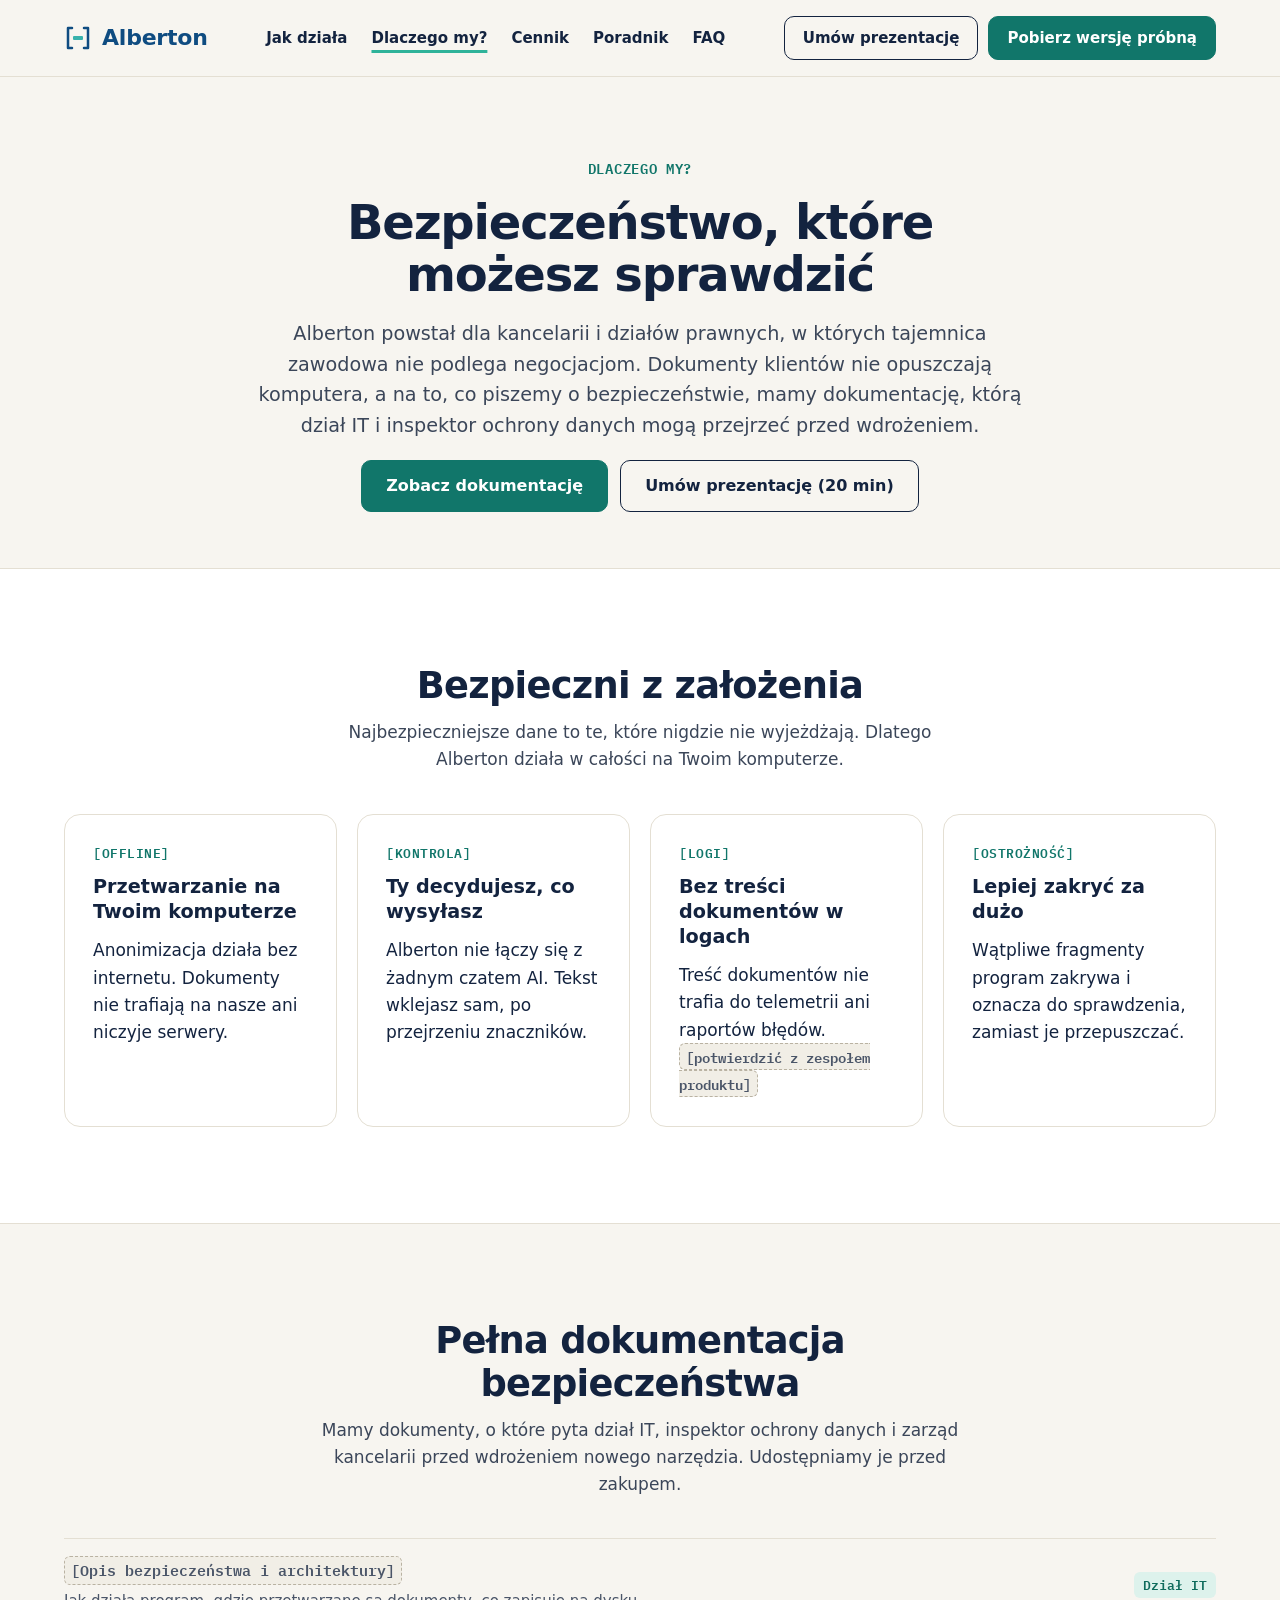
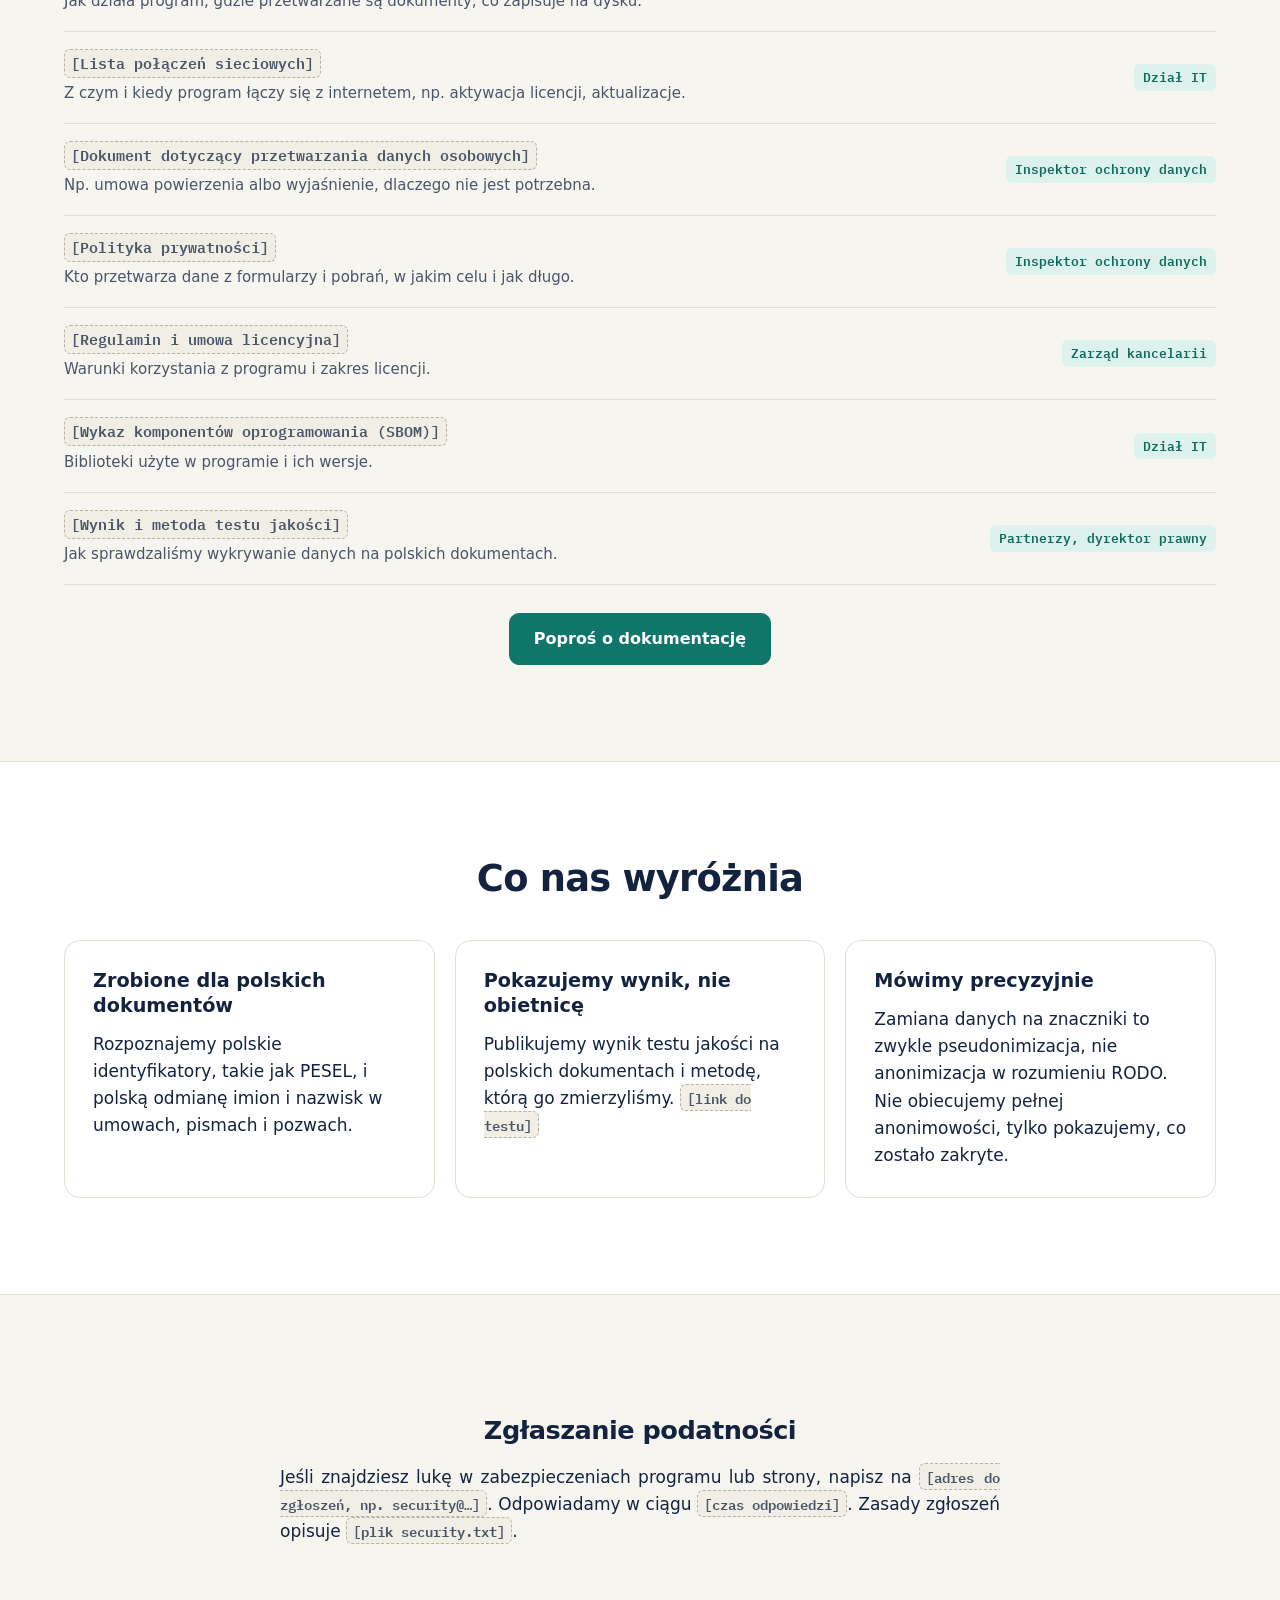
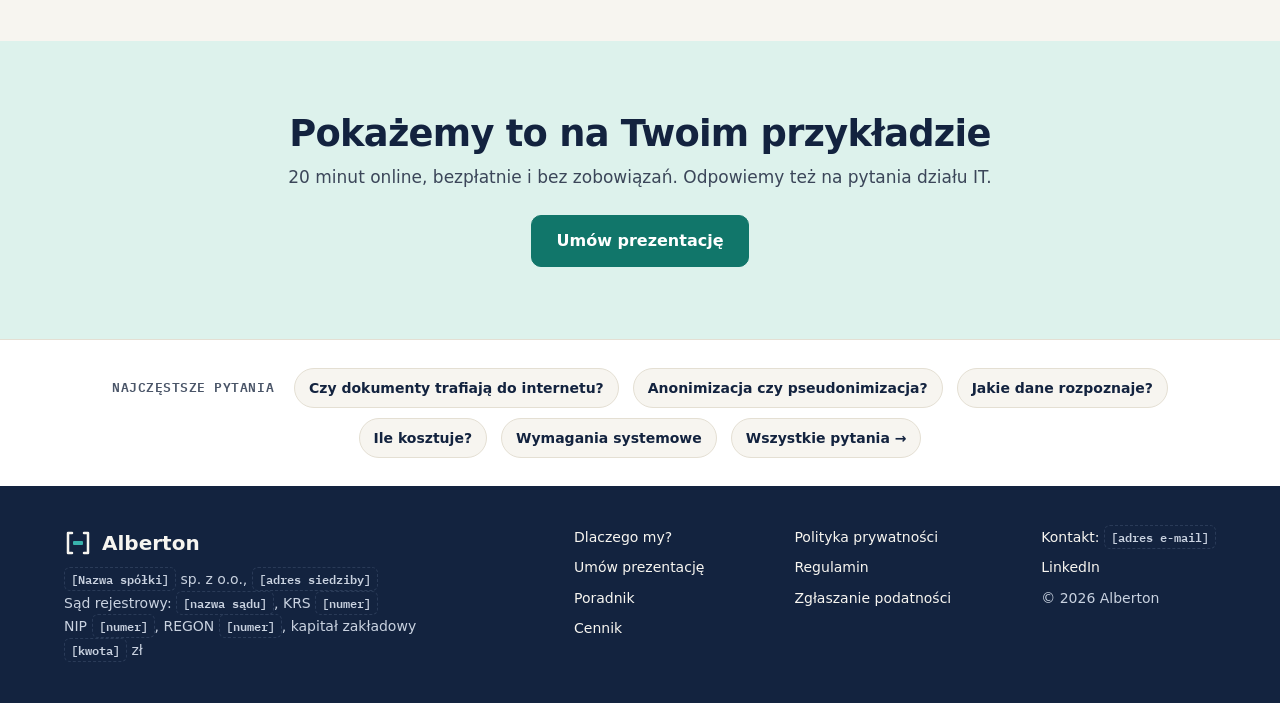
==== dlaczego-my/index.html @ 737182d7 "Propozycja wersji 3: zakładki Dlaczego my?, Prezentacja, Poradnik Zmiany wg audytu z 16.11.2026: prz" ====
<!doctype html>
<html lang="pl">
<head>
<meta charset="utf-8">
<meta name="viewport" content="width=device-width, initial-scale=1">
<title>Dlaczego Alberton? Bezpieczeństwo i dokumentacja</title>
<meta name="description" content="Alberton działa offline, a dokumenty klientów nie opuszczają komputera. Zobacz dokumentację bezpieczeństwa dla działu IT i inspektora ochrony danych.">
<meta name="theme-color" content="#13233F">
<link rel="canonical" href="https://alberton.pl/dlaczego-my/">
<link rel="icon" href="/favicon.svg" type="image/svg+xml">
<link rel="apple-touch-icon" href="/assets/apple-touch-icon.png">

<meta property="og:type" content="website">
<meta property="og:locale" content="pl_PL">
<meta property="og:site_name" content="Alberton">
<meta property="og:url" content="https://alberton.pl/dlaczego-my/">
<meta property="og:title" content="Dlaczego Alberton? Bezpieczeństwo i dokumentacja">
<meta property="og:description" content="Alberton działa offline, a dokumenty klientów nie opuszczają komputera. Zobacz dokumentację bezpieczeństwa dla działu IT i inspektora ochrony danych.">
<meta property="og:image" content="https://alberton.pl/assets/og-image.png">
<meta property="og:image:width" content="1200">
<meta property="og:image:height" content="630">
<meta property="og:image:alt" content="Alberton — wklejaj umowy do AI bez danych klientów">
<meta name="twitter:card" content="summary_large_image">

<link rel="preload" href="/assets/fonts/manrope-latin-800-normal.woff2" as="font" type="font/woff2" crossorigin>
<link rel="preload" href="/assets/fonts/inter-latin-400-normal.woff2" as="font" type="font/woff2" crossorigin>
<link rel="stylesheet" href="/assets/styles.css">
</head>
<body>
<a class="skip-link" href="#tresc">Przejdź do treści</a>

<header class="site-header">
  <div class="wrap">
    <a class="logo" href="/" aria-label="Alberton — strona główna">
      <svg width="28" height="28" viewBox="0 0 28 28" fill="none" aria-hidden="true"><path d="M8 4H4V24H8" stroke="#0F4C81" stroke-width="2.5" stroke-linecap="round" stroke-linejoin="round"/><path d="M20 4H24V24H20" stroke="#0F4C81" stroke-width="2.5" stroke-linecap="round" stroke-linejoin="round"/><rect x="9" y="12" width="10" height="4" rx="1" fill="#38B2AC"/></svg>
      <span>Alberton</span>
    </a>
    <nav class="main-nav" aria-label="Główna nawigacja">
      <a class="nav-link" href="/#jak-dziala">Jak działa</a>
      <a class="nav-link" href="/dlaczego-my/" aria-current="page">Dlaczego my?</a>
      <a class="nav-link" href="/#cennik">Cennik</a>
      <a class="nav-link" href="/poradnik/">Poradnik</a>
      <a class="nav-link" href="/#faq">FAQ</a>
    </nav>
    <div class="nav-actions">
      <a class="btn btn-outline btn-sm" href="/prezentacja/">Umów prezentację</a>
      <a class="btn btn-primary btn-sm" href="#">Pobierz wersję próbną</a>
    </div>
  </div>
</header>

<main id="tresc">

  <section class="wrap page-head" aria-labelledby="why-title">
    <p class="eyebrow">Dlaczego my?</p>
    <h1 id="why-title">Bezpieczeństwo, które możesz sprawdzić</h1>
    <p class="lead">Alberton powstał dla kancelarii i działów prawnych, w których tajemnica zawodowa nie podlega negocjacjom. Dokumenty klientów nie opuszczają komputera, a na to, co piszemy o bezpieczeństwie, mamy dokumentację, którą dział IT i inspektor ochrony danych mogą przejrzeć przed wdrożeniem.</p>
    <div class="actions" style="justify-content:center">
      <a class="btn btn-primary" href="#dokumentacja">Zobacz dokumentację</a>
      <a class="btn btn-outline" href="/prezentacja/">Umów prezentację (20 min)</a>
    </div>
  </section>

  <section class="band" aria-labelledby="safe-title">
    <div class="wrap section">
      <div class="section-head">
        <h2 id="safe-title" class="h2">Bezpieczni z założenia</h2>
        <p class="muted">Najbezpieczniejsze dane to te, które nigdzie nie wyjeżdżają. Dlatego Alberton działa w całości na Twoim komputerze.</p>
      </div>
      <div class="grid">
        <div class="card"><span class="meta">[OFFLINE]</span><h3>Przetwarzanie na Twoim komputerze</h3><p>Anonimizacja działa bez internetu. Dokumenty nie trafiają na nasze ani niczyje serwery.</p></div>
        <div class="card"><span class="meta">[KONTROLA]</span><h3>Ty decydujesz, co wysyłasz</h3><p>Alberton nie łączy się z żadnym czatem AI. Tekst wklejasz sam, po przejrzeniu znaczników.</p></div>
        <div class="card"><span class="meta">[LOGI]</span><h3>Bez treści dokumentów w logach</h3><p>Treść dokumentów nie trafia do telemetrii ani raportów błędów. <span class="ph">[potwierdzić z zespołem produktu]</span></p></div>
        <div class="card"><span class="meta">[OSTROŻNOŚĆ]</span><h3>Lepiej zakryć za dużo</h3><p>Wątpliwe fragmenty program zakrywa i oznacza do sprawdzenia, zamiast je przepuszczać.</p></div>
      </div>
    </div>
  </section>

  <section id="dokumentacja" class="wrap section" aria-labelledby="docs-title">
    <div class="section-head">
      <h2 id="docs-title" class="h2">Pełna dokumentacja bezpieczeństwa</h2>
      <p class="muted">Mamy dokumenty, o które pyta dział IT, inspektor ochrony danych i zarząd kancelarii przed wdrożeniem nowego narzędzia. Udostępniamy je przed zakupem.</p>
    </div>
    <ul class="docs">
          <li><div class="doc-what"><strong><span class="ph">[Opis bezpieczeństwa i architektury]</span></strong><span>Jak działa program, gdzie przetwarzane są dokumenty, co zapisuje na dysku.</span></div><span class="doc-for">Dział IT</span></li>
          <li><div class="doc-what"><strong><span class="ph">[Lista połączeń sieciowych]</span></strong><span>Z czym i kiedy program łączy się z internetem, np. aktywacja licencji, aktualizacje.</span></div><span class="doc-for">Dział IT</span></li>
          <li><div class="doc-what"><strong><span class="ph">[Dokument dotyczący przetwarzania danych osobowych]</span></strong><span>Np. umowa powierzenia albo wyjaśnienie, dlaczego nie jest potrzebna.</span></div><span class="doc-for">Inspektor ochrony danych</span></li>
          <li><div class="doc-what"><strong><span class="ph">[Polityka prywatności]</span></strong><span>Kto przetwarza dane z formularzy i pobrań, w jakim celu i jak długo.</span></div><span class="doc-for">Inspektor ochrony danych</span></li>
          <li><div class="doc-what"><strong><span class="ph">[Regulamin i umowa licencyjna]</span></strong><span>Warunki korzystania z programu i zakres licencji.</span></div><span class="doc-for">Zarząd kancelarii</span></li>
          <li><div class="doc-what"><strong><span class="ph">[Wykaz komponentów oprogramowania (SBOM)]</span></strong><span>Biblioteki użyte w programie i ich wersje.</span></div><span class="doc-for">Dział IT</span></li>
          <li><div class="doc-what"><strong><span class="ph">[Wynik i metoda testu jakości]</span></strong><span>Jak sprawdzaliśmy wykrywanie danych na polskich dokumentach.</span></div><span class="doc-for">Partnerzy, dyrektor prawny</span></li>
    </ul>
    <p class="center" style="margin-top:28px"><a class="btn btn-primary" href="/prezentacja/">Poproś o dokumentację</a></p>
  </section>

  <section class="band" aria-labelledby="diff-title">
    <div class="wrap section">
      <div class="section-head">
        <h2 id="diff-title" class="h2">Co nas wyróżnia</h2>
      </div>
      <div class="grid">
        <div class="card"><h3>Zrobione dla polskich dokumentów</h3><p>Rozpoznajemy polskie identyfikatory, takie jak PESEL, i polską odmianę imion i nazwisk w umowach, pismach i pozwach.</p></div>
        <div class="card"><h3>Pokazujemy wynik, nie obietnicę</h3><p>Publikujemy wynik testu jakości na polskich dokumentach i metodę, którą go zmierzyliśmy. <span class="ph">[link do testu]</span></p></div>
        <div class="card"><h3>Mówimy precyzyjnie</h3><p>Zamiana danych na znaczniki to zwykle pseudonimizacja, nie anonimizacja w rozumieniu RODO. Nie obiecujemy pełnej anonimowości, tylko pokazujemy, co zostało zakryte.</p></div>
      </div>
    </div>
  </section>

  <section id="zgloszenia" class="wrap section" aria-labelledby="vuln-title">
    <div class="prose">
      <h2 id="vuln-title" class="h2">Zgłaszanie podatności</h2>
      <p>Jeśli znajdziesz lukę w zabezpieczeniach programu lub strony, napisz na <span class="ph">[adres do zgłoszeń, np. security@…]</span>. Odpowiadamy w ciągu <span class="ph">[czas odpowiedzi]</span>. Zasady zgłoszeń opisuje <span class="ph">[plik security.txt]</span>.</p>
    </div>
  </section>

  <section class="cta" aria-labelledby="why-cta">
    <div class="wrap">
      <div class="cta-copy">
        <h2 id="why-cta" class="h2">Pokażemy to na Twoim przykładzie</h2>
        <p>20 minut online, bezpłatnie i bez zobowiązań. Odpowiemy też na pytania działu IT.</p>
      </div>
      <a class="btn btn-primary" href="/prezentacja/">Umów prezentację</a>
    </div>
  </section>

</main>

<section class="faq-bar" aria-label="Najczęstsze pytania">
  <div class="wrap">
    <span class="label">Najczęstsze pytania</span>
    <a href="/#q-internet">Czy dokumenty trafiają do internetu?</a>
    <a href="/#q-rodo">Anonimizacja czy pseudonimizacja?</a>
    <a href="/#q-dane">Jakie dane rozpoznaje?</a>
    <a href="/#q-cena">Ile kosztuje?</a>
    <a href="/#q-wymagania">Wymagania systemowe</a>
    <a href="/#faq">Wszystkie pytania →</a>
  </div>
</section>

<footer class="site-footer">
  <div class="wrap footer-cols">
    <div class="footer-col footer-company">
      <span class="footer-logo"><svg width="28" height="28" viewBox="0 0 28 28" fill="none" aria-hidden="true"><path d="M8 4H4V24H8" stroke="#F7F5F0" stroke-width="2.5" stroke-linecap="round" stroke-linejoin="round"/><path d="M20 4H24V24H20" stroke="#F7F5F0" stroke-width="2.5" stroke-linecap="round" stroke-linejoin="round"/><rect x="9" y="12" width="10" height="4" rx="1" fill="#38B2AC"/></svg>Alberton</span>
      <span><span class="ph">[Nazwa spółki]</span> sp. z o.o., <span class="ph">[adres siedziby]</span><br>
      Sąd rejestrowy: <span class="ph">[nazwa sądu]</span>, KRS <span class="ph">[numer]</span><br>
      NIP <span class="ph">[numer]</span>, REGON <span class="ph">[numer]</span>, kapitał zakładowy <span class="ph">[kwota]</span>&nbsp;zł</span>
    </div>
    <nav class="footer-col footer-nav" aria-label="Stopka">
      <a href="/dlaczego-my/">Dlaczego my?</a>
      <a href="/prezentacja/">Umów prezentację</a>
      <a href="/poradnik/">Poradnik</a>
      <a href="/#cennik">Cennik</a>
    </nav>
    <nav class="footer-col footer-nav" aria-label="Dokumenty">
      <a href="#">Polityka prywatności</a>
      <a href="#">Regulamin</a>
      <a href="/dlaczego-my/#zgloszenia">Zgłaszanie podatności</a>
    </nav>
    <div class="footer-col footer-nav">
      <a href="#">Kontakt: <span class="ph">[adres e-mail]</span></a>
      <a href="#">LinkedIn</a>
      <span>© <span data-year>2026</span> Alberton</span>
    </div>
  </div>
</footer>

<script src="/assets/main.js" defer></script>
</body>
</html>
---- assets/styles.css ----
/* Fonty hostowane lokalnie (bez Google Fonts) */
@font-face { font-family: "Inter"; font-style: normal; font-weight: 400; font-display: swap;
  src: url("fonts/inter-latin-400-normal.woff2") format("woff2");
  unicode-range: U+0000-00FF,U+0131,U+0152-0153,U+02BB-02BC,U+02C6,U+02DA,U+02DC,U+0304,U+0308,U+0329,U+2000-206F,U+2074,U+20AC,U+2122,U+2191,U+2193,U+2212,U+2215,U+FEFF,U+FFFD; }
@font-face { font-family: "Inter"; font-style: normal; font-weight: 400; font-display: swap;
  src: url("fonts/inter-latin-ext-400-normal.woff2") format("woff2");
  unicode-range: U+0100-02AF,U+0304,U+0308,U+0329,U+1E00-1E9F,U+1EF2-1EFF,U+2020,U+20A0-20AB,U+20AD-20C0,U+2113,U+2C60-2C7F,U+A720-A7FF; }
@font-face { font-family: "Inter"; font-style: normal; font-weight: 600; font-display: swap;
  src: url("fonts/inter-latin-600-normal.woff2") format("woff2");
  unicode-range: U+0000-00FF,U+0131,U+0152-0153,U+02BB-02BC,U+02C6,U+02DA,U+02DC,U+0304,U+0308,U+0329,U+2000-206F,U+2074,U+20AC,U+2122,U+2191,U+2193,U+2212,U+2215,U+FEFF,U+FFFD; }
@font-face { font-family: "Inter"; font-style: normal; font-weight: 600; font-display: swap;
  src: url("fonts/inter-latin-ext-600-normal.woff2") format("woff2");
  unicode-range: U+0100-02AF,U+0304,U+0308,U+0329,U+1E00-1E9F,U+1EF2-1EFF,U+2020,U+20A0-20AB,U+20AD-20C0,U+2113,U+2C60-2C7F,U+A720-A7FF; }
@font-face { font-family: "Manrope"; font-style: normal; font-weight: 700; font-display: swap;
  src: url("fonts/manrope-latin-700-normal.woff2") format("woff2");
  unicode-range: U+0000-00FF,U+0131,U+0152-0153,U+02BB-02BC,U+02C6,U+02DA,U+02DC,U+0304,U+0308,U+0329,U+2000-206F,U+2074,U+20AC,U+2122,U+2191,U+2193,U+2212,U+2215,U+FEFF,U+FFFD; }
@font-face { font-family: "Manrope"; font-style: normal; font-weight: 700; font-display: swap;
  src: url("fonts/manrope-latin-ext-700-normal.woff2") format("woff2");
  unicode-range: U+0100-02AF,U+0304,U+0308,U+0329,U+1E00-1E9F,U+1EF2-1EFF,U+2020,U+20A0-20AB,U+20AD-20C0,U+2113,U+2C60-2C7F,U+A720-A7FF; }
@font-face { font-family: "Manrope"; font-style: normal; font-weight: 800; font-display: swap;
  src: url("fonts/manrope-latin-800-normal.woff2") format("woff2");
  unicode-range: U+0000-00FF,U+0131,U+0152-0153,U+02BB-02BC,U+02C6,U+02DA,U+02DC,U+0304,U+0308,U+0329,U+2000-206F,U+2074,U+20AC,U+2122,U+2191,U+2193,U+2212,U+2215,U+FEFF,U+FFFD; }
@font-face { font-family: "Manrope"; font-style: normal; font-weight: 800; font-display: swap;
  src: url("fonts/manrope-latin-ext-800-normal.woff2") format("woff2");
  unicode-range: U+0100-02AF,U+0304,U+0308,U+0329,U+1E00-1E9F,U+1EF2-1EFF,U+2020,U+20A0-20AB,U+20AD-20C0,U+2113,U+2C60-2C7F,U+A720-A7FF; }
@font-face { font-family: "IBM Plex Mono"; font-style: normal; font-weight: 600; font-display: swap;
  src: url("fonts/ibm-plex-mono-latin-600-normal.woff2") format("woff2");
  unicode-range: U+0000-00FF,U+0131,U+0152-0153,U+02BB-02BC,U+02C6,U+02DA,U+02DC,U+0304,U+0308,U+0329,U+2000-206F,U+2074,U+20AC,U+2122,U+2191,U+2193,U+2212,U+2215,U+FEFF,U+FFFD; }
@font-face { font-family: "IBM Plex Mono"; font-style: normal; font-weight: 600; font-display: swap;
  src: url("fonts/ibm-plex-mono-latin-ext-600-normal.woff2") format("woff2");
  unicode-range: U+0100-02AF,U+0304,U+0308,U+0329,U+1E00-1E9F,U+1EF2-1EFF,U+2020,U+20A0-20AB,U+20AD-20C0,U+2113,U+2C60-2C7F,U+A720-A7FF; }

/* Identyfikacja „znacznik zamiast danych” */
:root {
  --ink: #13233F;          /* Atrament: tekst, ciemne sekcje */
  --ink-line: #2A3B58;
  --paper: #F7F5F0;        /* Papier: tło */
  --white: #FFFFFF;
  --mark: #2FB39A;         /* Znacznik: tylko grafika */
  --mark-dark: #11766A;    /* Znacznik ciemny: przyciski, linki */
  --mark-darker: #0E6B5C;
  --mark-tint: #DDF2EC;
  --mark-on-ink: #5FD3BC;
  --signal: #E9A23B;       /* Sygnał: tylko „do sprawdzenia” */
  --signal-tint: #FCEBC8;
  --signal-text: #7A4A00;
  --graphite: #4A5568;     /* Grafit: tekst drugorzędny */
  --text-2: #3B4659;
  --on-ink: #C9D2E0;
  --line: #E4DFD3;
  --line-soft: #EEEAE0;
  --chip: #F1EEE6;
  --radius: 10px;
  --mono: "IBM Plex Mono", ui-monospace, "SFMono-Regular", Menlo, Consolas, monospace;
  --head: "Manrope", "Inter", system-ui, sans-serif;
}

*, *::before, *::after { box-sizing: border-box; }
html { scroll-behavior: smooth; }
@media (prefers-reduced-motion: reduce) { html { scroll-behavior: auto; } }
body {
  margin: 0;
  background: var(--paper);
  color: var(--ink);
  font-family: "Inter", system-ui, -apple-system, "Segoe UI", sans-serif;
  font-size: 17px;
  line-height: 1.6;
  -webkit-text-size-adjust: 100%;
}
h1, h2, h3 { font-family: var(--head); font-weight: 800; margin: 0; }
h3 { font-weight: 700; }
p { margin: 0; }
a { color: var(--mark-dark); }
a:hover { color: var(--mark-darker); }
:focus-visible { outline: 2px solid var(--mark-dark); outline-offset: 3px; }

.skip-link { position: absolute; left: 16px; top: -48px; background: var(--ink); color: var(--paper); padding: 8px 16px; border-radius: var(--radius); z-index: 10; }
.skip-link:focus { top: 12px; color: var(--paper); }

.wrap { max-width: 1200px; margin: 0 auto; padding-left: 24px; padding-right: 24px; }
.measure { max-width: 60ch; }
.muted { color: var(--text-2); }
.mono { font-family: var(--mono); font-weight: 600; }

/* Znaczniki w tekście: [OSOBA_1] i „do sprawdzenia” */
.tag, .flag { font-family: var(--mono); font-size: 0.86em; font-weight: 600; padding: 2px 7px; border-radius: 6px; white-space: nowrap; }
.tag { background: var(--mark-tint); color: var(--mark-darker); }
.flag { background: var(--signal-tint); color: var(--signal-text); box-shadow: inset 0 -2px 0 var(--signal); }

/* Przyciski */
.btn { display: inline-flex; align-items: center; justify-content: center; min-height: 52px; padding: 0 24px; border-radius: var(--radius); font: 600 16px/1.2 "Inter", system-ui, sans-serif; text-decoration: none; cursor: pointer; border: 1.5px solid transparent; }
.btn-primary { background: var(--mark-dark); color: var(--white); border-color: var(--mark-dark); }
.btn-primary:hover { background: var(--mark-darker); border-color: var(--mark-darker); color: var(--white); }
.btn-outline { background: transparent; color: var(--ink); border-color: var(--ink); }
.btn-outline:hover { background: var(--ink); color: var(--paper); }
.btn-sm { min-height: 44px; padding: 0 18px; font-size: 15px; }

/* Nagłówek */
.site-header { border-bottom: 1px solid var(--line); background: var(--paper); }
.site-header .wrap { display: flex; flex-wrap: wrap; align-items: center; justify-content: space-between; gap: 16px; padding-top: 16px; padding-bottom: 16px; }
.logo { display: flex; align-items: center; gap: 10px; text-decoration: none; color: var(--ink); }
.logo:hover { color: var(--ink); }
.logo span { font-family: var(--head); font-weight: 800; font-size: 22px; letter-spacing: -0.01em; }
.main-nav { display: flex; flex-wrap: wrap; align-items: center; gap: 6px 24px; }
.nav-link { color: var(--ink); text-decoration: none; font-size: 15px; font-weight: 600; }
.nav-link:hover { color: var(--ink); text-decoration: underline; text-decoration-color: var(--mark); text-decoration-thickness: 3px; text-underline-offset: 7px; }

/* Hero */
.hero { display: flex; flex-wrap: wrap; align-items: center; gap: 56px; padding-top: 88px; padding-bottom: 72px; }
.hero-copy { flex: 1 1 460px; min-width: 0; display: flex; flex-direction: column; gap: 24px; }
.eyebrow { font-family: var(--mono); font-size: 14px; font-weight: 600; color: var(--mark-dark); letter-spacing: 0.05em; text-transform: uppercase; }
.hero h1 { font-size: clamp(2.4rem, 5vw, 3.4rem); line-height: 1.05; letter-spacing: -0.025em; }
.lead { font-size: 1.2rem; color: var(--text-2); max-width: 34em; }
.actions { display: flex; flex-wrap: wrap; gap: 12px; }
.hero-note { font-size: 14px; color: var(--graphite); }
.hero-demo { flex: 1 1 460px; min-width: 0; }

.doc { background: var(--white); border: 1px solid var(--line); border-radius: 18px; overflow: hidden; }
.doc-bar { display: flex; flex-wrap: wrap; align-items: center; justify-content: space-between; gap: 12px; padding: 12px 20px; border-bottom: 1px solid var(--line-soft); }
.doc-name { font-family: var(--mono); font-weight: 600; font-size: 13px; color: var(--graphite); }
.toggle { display: flex; gap: 4px; padding: 3px; background: var(--chip); border-radius: 8px; }
.toggle button { min-height: 40px; padding: 0 12px; border-radius: 6px; font: 600 14px/1 "Inter", system-ui, sans-serif; cursor: pointer; background: transparent; color: var(--graphite); border: 0; }
.toggle button[aria-pressed="true"] { background: var(--ink); color: var(--paper); }
.doc-body { padding: 24px 28px 20px; font-size: 16px; line-height: 1.9; }
.doc-body p + p { margin-top: 10px; }
.doc-title { font-family: var(--head); font-weight: 700; font-size: 18px; margin-bottom: 8px; }
.doc-summary { display: flex; flex-wrap: wrap; gap: 6px 20px; margin-top: 16px; padding-top: 14px; border-top: 1px dashed var(--line); font-size: 13px; line-height: 1.5; color: var(--graphite); }
.doc-summary .check { color: var(--signal-text); font-weight: 600; }

/* Pasek faktów */
.strip { background: var(--white); border-top: 1px solid var(--line); border-bottom: 1px solid var(--line); }
.strip ul { list-style: none; margin: 0 auto; padding-top: 22px; padding-bottom: 22px; display: flex; flex-wrap: wrap; gap: 10px 40px; justify-content: space-between; font-size: 15px; font-weight: 600; }
.strip li { display: flex; align-items: center; gap: 10px; }
.strip li::before { content: ""; flex: none; width: 14px; height: 6px; border-radius: 2px; background: var(--mark); }

/* Sekcje */
.section { padding-top: 96px; padding-bottom: 96px; }
.h2 { font-size: clamp(1.8rem, 3.4vw, 2.3rem); line-height: 1.15; letter-spacing: -0.02em; }
.section-head { display: flex; flex-direction: column; gap: 12px; max-width: 680px; margin-bottom: 40px; }

.steps { list-style: none; margin: 0; padding: 0; display: grid; grid-template-columns: repeat(auto-fit, minmax(260px, 1fr)); gap: 32px 40px; }
.steps li { border-top: 2px solid var(--ink); padding-top: 20px; display: flex; flex-direction: column; gap: 10px; }
.steps .num { font-family: var(--mono); font-weight: 600; color: var(--mark-dark); }
.steps h3 { font-size: 1.25rem; line-height: 1.3; }
.steps p { color: var(--text-2); font-size: 16px; }

.band { background: var(--white); border-top: 1px solid var(--line); border-bottom: 1px solid var(--line); }
.split { display: flex; flex-wrap: wrap; align-items: center; gap: 56px 72px; }
.split > * { min-width: 0; }
.rule-copy { flex: 1 1 420px; display: flex; flex-direction: column; gap: 16px; }
.rule-copy .h2 { margin-bottom: 4px; }
.panel { flex: 1 1 380px; background: var(--paper); border: 1px solid var(--line); border-radius: 16px; padding: 22px 24px 24px; }
.panel-title { font-family: var(--mono); font-weight: 600; font-size: 13px; color: var(--graphite); letter-spacing: 0.04em; text-transform: uppercase; margin-bottom: 8px; }
.found { list-style: none; margin: 0 0 20px; padding: 0; font-size: 15px; }
.found li { display: flex; justify-content: space-between; align-items: center; gap: 12px; padding: 12px 0; border-bottom: 1px solid var(--line); }
.found .kind { color: var(--graphite); }
.status { font-size: 13px; font-weight: 600; padding: 3px 9px; border-radius: 6px; white-space: nowrap; }
.status-done { background: var(--mark-tint); color: var(--mark-darker); }
.status-check { background: var(--signal-tint); color: var(--signal-text); box-shadow: inset 0 -2px 0 var(--signal); }

.security { background: var(--ink); color: var(--paper); }
.security .h2 { color: var(--paper); max-width: 20ch; }
.security-grid { display: flex; flex-wrap: wrap; gap: 40px 72px; }
.security-copy { flex: 1 1 400px; min-width: 0; display: flex; flex-direction: column; gap: 20px; }
.security-copy p { color: var(--on-ink); max-width: 46ch; }
.facts { flex: 1 1 380px; min-width: 0; list-style: none; margin: 0; padding: 0; border-bottom: 1px solid var(--ink-line); }
.facts li { display: flex; gap: 14px; padding: 18px 0; border-top: 1px solid var(--ink-line); }
.facts li::before { content: ""; flex: none; width: 14px; height: 6px; margin-top: 11px; border-radius: 2px; background: var(--mark-on-ink); }

.law { display: flex; flex-wrap: wrap; gap: 24px 72px; }
.law .h2 { flex: 1 1 420px; max-width: 22ch; }
.law-cols { flex: 1 1 420px; display: flex; flex-direction: column; gap: 16px; color: var(--text-2); }

.faq { max-width: 860px; }
.faq .h2 { margin-bottom: 24px; }
.faq-list { border-bottom: 1px solid var(--line); }
.faq details { border-top: 1px solid var(--line); padding: 18px 0; }
.faq summary { cursor: pointer; font-weight: 600; }
.faq details p { margin-top: 10px; color: var(--text-2); }

.cta { background: var(--mark-tint); }
.cta .wrap { display: flex; flex-wrap: wrap; align-items: center; justify-content: space-between; gap: 24px 48px; padding-top: 72px; padding-bottom: 72px; }
.cta-copy { flex: 1 1 420px; min-width: 0; display: flex; flex-direction: column; gap: 8px; }
.cta-copy p { color: var(--text-2); }

/* Stopka */
.site-footer { background: var(--ink); color: var(--on-ink); font-size: 14px; }
.site-footer .wrap { display: flex; flex-wrap: wrap; align-items: center; justify-content: space-between; gap: 16px 40px; padding-top: 40px; padding-bottom: 40px; }
.footer-logo { display: flex; align-items: center; gap: 10px; font-family: var(--head); font-weight: 800; font-size: 20px; color: var(--paper); }
.footer-nav { display: flex; flex-wrap: wrap; gap: 8px 24px; }
.footer-nav a { color: var(--paper); text-decoration: none; }
.footer-nav a:hover { color: var(--paper); text-decoration: underline; text-decoration-color: var(--mark-on-ink); text-underline-offset: 5px; }

@media (max-width: 640px) {
  .hero { padding-top: 48px; padding-bottom: 56px; gap: 40px; }
  .section { padding-top: 64px; padding-bottom: 64px; }
  .cta .wrap { padding-top: 56px; padding-bottom: 56px; }
  .main-nav { gap: 8px 18px; }
  .doc-body { padding: 20px 18px 18px; }
  .strip ul { justify-content: flex-start; }
}

/* ===== Wersja 3: podstrony, wyśrodkowanie, justowanie ===== */
/* Logo: znak bez zmian (geometria i kolory z wersji 1) */
.logo, .logo:hover { color: #0F4C81; }
.logo span { color: #0F4C81; }

/* Wyśrodkowane nagłówki i wstępy, justowany tekst ciągły */
.center { text-align: center; }
.section-head { margin-left: auto; margin-right: auto; text-align: center; align-items: center; }
.section-head p { max-width: 60ch; }
.justify, .prose p, .rule-copy p, .law-cols p, .security-copy p, .faq details p { text-align: justify; hyphens: auto; -webkit-hyphens: auto; }
.hero-copy { text-align: center; align-items: center; }
.hero-copy .lead { text-align: center; }
.hero-copy .actions { justify-content: center; }
.rule-copy .h2, .security-copy .h2, .law .h2 { text-align: center; margin-left: auto; margin-right: auto; }
.cta .wrap { flex-direction: column; text-align: center; justify-content: center; }
.cta-copy { flex: none; align-items: center; }
.faq { margin: 0 auto; }
.faq .h2 { text-align: center; }

/* Miejsca do uzupełnienia */
.ph { font-family: var(--mono); font-size: 0.85em; font-weight: 600; color: var(--graphite); background: var(--chip); border: 1px dashed #B9B2A2; border-radius: 6px; padding: 1px 6px; }

/* Nawigacja */
.main-nav .nav-link[aria-current="page"] { text-decoration: underline; text-decoration-color: var(--mark); text-decoration-thickness: 3px; text-underline-offset: 7px; }
.nav-actions { display: flex; flex-wrap: wrap; gap: 10px; }

/* Karty i siatki */
.grid { display: grid; grid-template-columns: repeat(auto-fit, minmax(260px, 1fr)); gap: 20px; }
.card { background: var(--white); border: 1px solid var(--line); border-radius: 16px; padding: 28px; display: flex; flex-direction: column; gap: 12px; }
.card h3 { font-size: 1.2rem; line-height: 1.3; }
.card .meta { font-family: var(--mono); font-size: 13px; font-weight: 600; color: var(--mark-dark); letter-spacing: 0.04em; text-transform: uppercase; }
.card .btn { margin-top: auto; }
.card-featured { border: 2px solid var(--mark-dark); }
.price { font-family: var(--head); font-weight: 800; font-size: 2rem; line-height: 1.2; }
.price small { font-family: "Inter", sans-serif; font-size: 15px; font-weight: 600; color: var(--graphite); }
.stat { font-family: var(--head); font-weight: 800; font-size: 2.2rem; line-height: 1.1; }
.stat-label { font-size: 15px; color: var(--graphite); }
.band-white { background: var(--white); }
.video-ph { margin-top: 32px; background: var(--white); border: 1px dashed #B9B2A2; border-radius: 16px; min-height: 280px; display: flex; align-items: center; justify-content: center; text-align: center; padding: 24px; color: var(--graphite); }

/* Dokumentacja (Dlaczego my?) */
.docs { list-style: none; margin: 0; padding: 0; border-bottom: 1px solid var(--line); }
.docs li { display: flex; flex-wrap: wrap; justify-content: space-between; align-items: center; gap: 8px 24px; padding: 18px 0; border-top: 1px solid var(--line); }
.docs .doc-what { flex: 1 1 360px; display: flex; flex-direction: column; gap: 4px; }
.docs .doc-what strong { font-weight: 600; }
.docs .doc-what span { color: var(--graphite); font-size: 15px; }
.docs .doc-for { font-family: var(--mono); font-size: 13px; font-weight: 600; color: var(--mark-darker); background: var(--mark-tint); border-radius: 6px; padding: 3px 9px; white-space: nowrap; }

/* Podstrony */
.page-head { padding-top: 80px; padding-bottom: 56px; text-align: center; display: flex; flex-direction: column; align-items: center; gap: 18px; }
.page-head h1 { font-size: clamp(2.2rem, 4.5vw, 3rem); line-height: 1.08; letter-spacing: -0.025em; max-width: 20ch; }
.page-head .lead { text-align: center; max-width: 40em; }
.prose { max-width: 720px; margin: 0 auto; display: flex; flex-direction: column; gap: 18px; }
.prose h2 { font-size: 1.6rem; line-height: 1.2; margin-top: 24px; text-align: center; }
.breadcrumb { font-size: 14px; color: var(--graphite); }
.breadcrumb a { color: var(--graphite); }

/* Formularz prezentacji */
.form { background: var(--white); border: 1px solid var(--line); border-radius: 16px; padding: 28px; display: flex; flex-direction: column; gap: 16px; }
.field { display: flex; flex-direction: column; gap: 6px; }
.field label { font-weight: 600; font-size: 15px; }
.field input, .field select, .field textarea { font: 400 16px/1.4 "Inter", system-ui, sans-serif; color: var(--ink); background: var(--paper); border: 1.5px solid #B9B2A2; border-radius: 8px; padding: 12px 14px; min-height: 48px; }
.field input:focus, .field select:focus, .field textarea:focus { outline: 2px solid var(--mark-dark); outline-offset: 1px; border-color: var(--mark-dark); }
.form .note { font-size: 14px; color: var(--graphite); text-align: justify; hyphens: auto; }
.agenda { list-style: none; margin: 0; padding: 0; counter-reset: a; }
.agenda li { display: flex; gap: 16px; padding: 16px 0; border-top: 1px solid var(--line); }
.agenda li:last-child { border-bottom: 1px solid var(--line); }
.agenda .mono { color: var(--mark-dark); flex: none; width: 4.5em; }

/* Pasek najczęstszych pytań nad stopką */
.faq-bar { background: var(--white); border-top: 1px solid var(--line); }
.faq-bar .wrap { padding-top: 28px; padding-bottom: 28px; display: flex; flex-wrap: wrap; align-items: center; justify-content: center; gap: 10px 14px; text-align: center; }
.faq-bar .label { font-family: var(--mono); font-size: 13px; font-weight: 600; color: var(--graphite); letter-spacing: 0.04em; text-transform: uppercase; margin-right: 6px; }
.faq-bar a { display: inline-flex; align-items: center; min-height: 40px; padding: 0 14px; border: 1px solid var(--line); border-radius: 999px; color: var(--ink); text-decoration: none; font-size: 14px; font-weight: 600; background: var(--paper); }
.faq-bar a:hover { border-color: var(--mark-dark); color: var(--mark-darker); }

/* Stopka z danymi spółki */
.site-footer .footer-cols { align-items: flex-start; }
.footer-col { display: flex; flex-direction: column; gap: 8px; }
.footer-col .ph { color: var(--on-ink); background: transparent; border-color: var(--ink-line); }
.footer-company { max-width: 420px; line-height: 1.7; }

@media (min-width: 641px) and (max-width: 1024px) {
  .hero { gap: 40px; }
  .hero-copy, .hero-demo { flex-basis: 100%; }
  .doc { max-width: 680px; margin: 0 auto; }
}
@media (max-width: 640px) {
  .page-head { padding-top: 48px; padding-bottom: 40px; }
  .card, .form { padding: 22px; }
}
.split > .form { flex: 1 1 400px; min-width: 0; }
.card p, .steps p { text-align: left; }  /* wąskie kolumny: justowanie robi „dziury” między słowami */
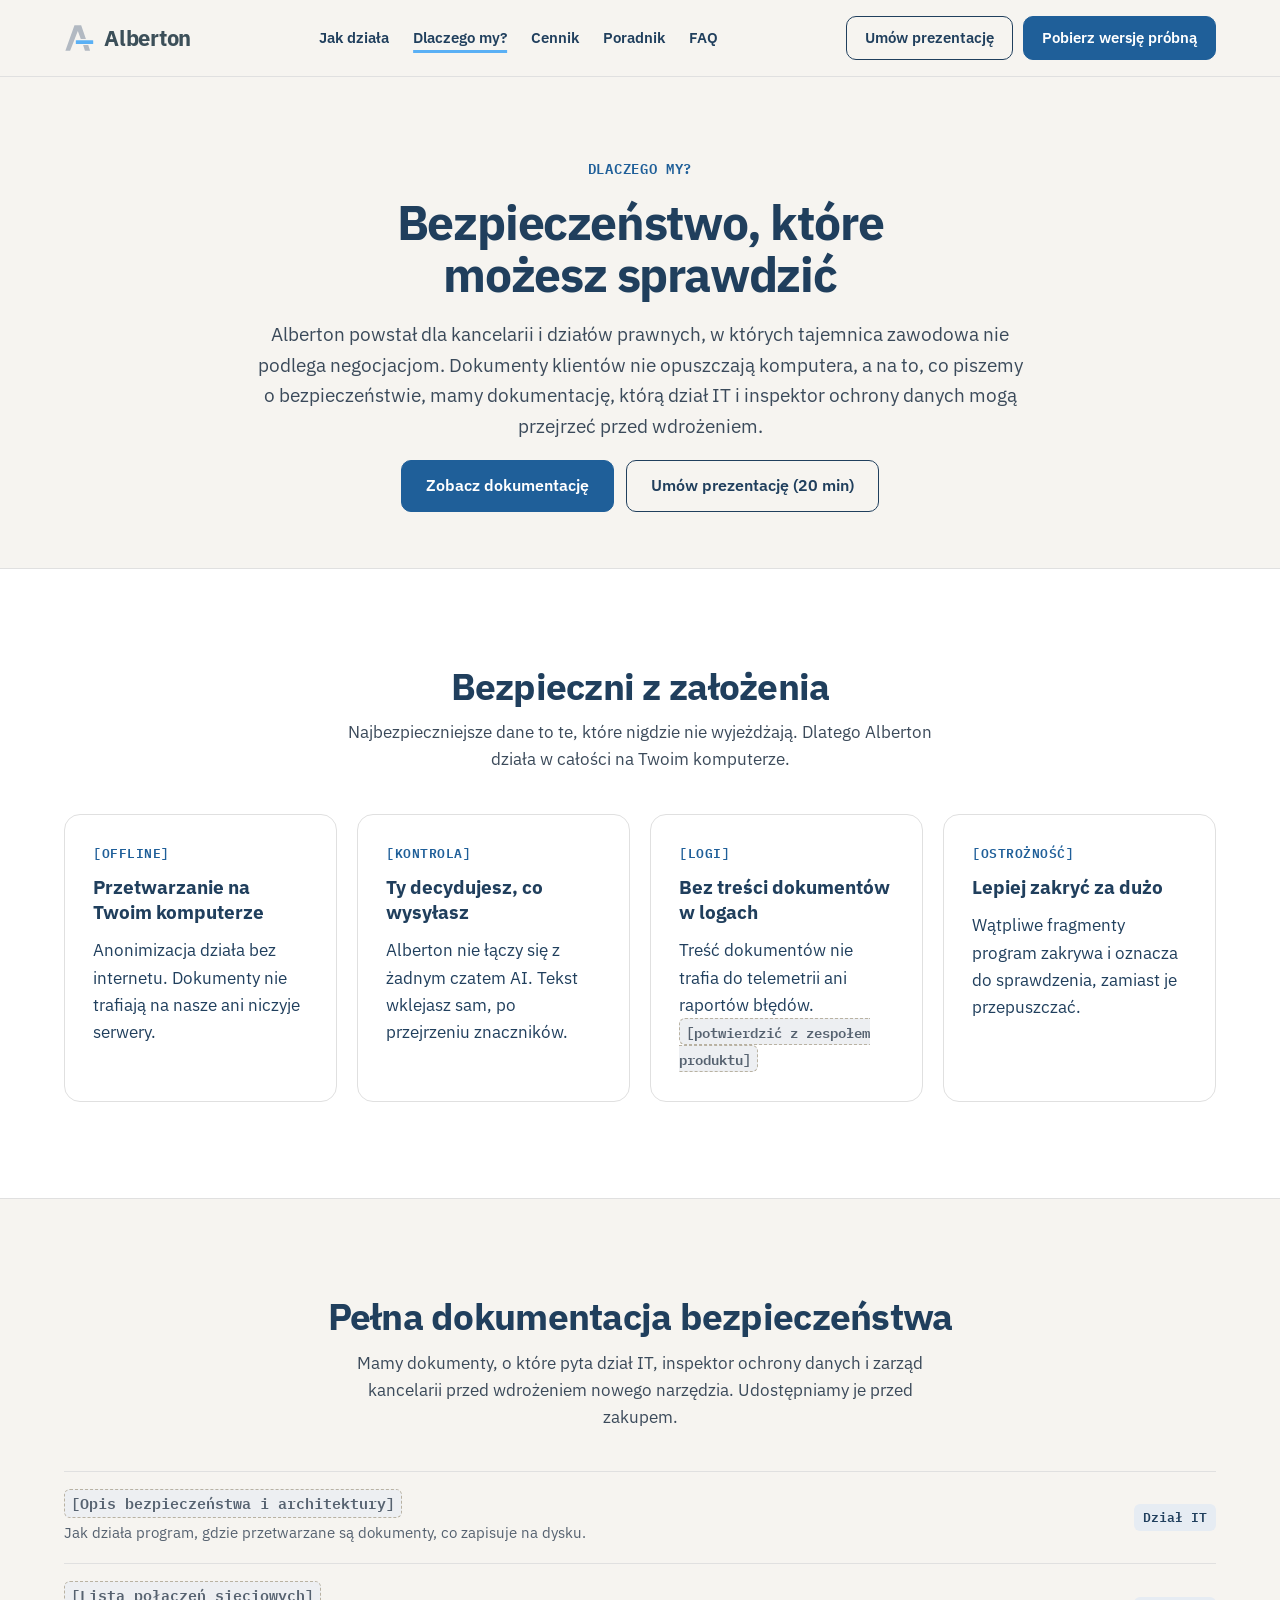
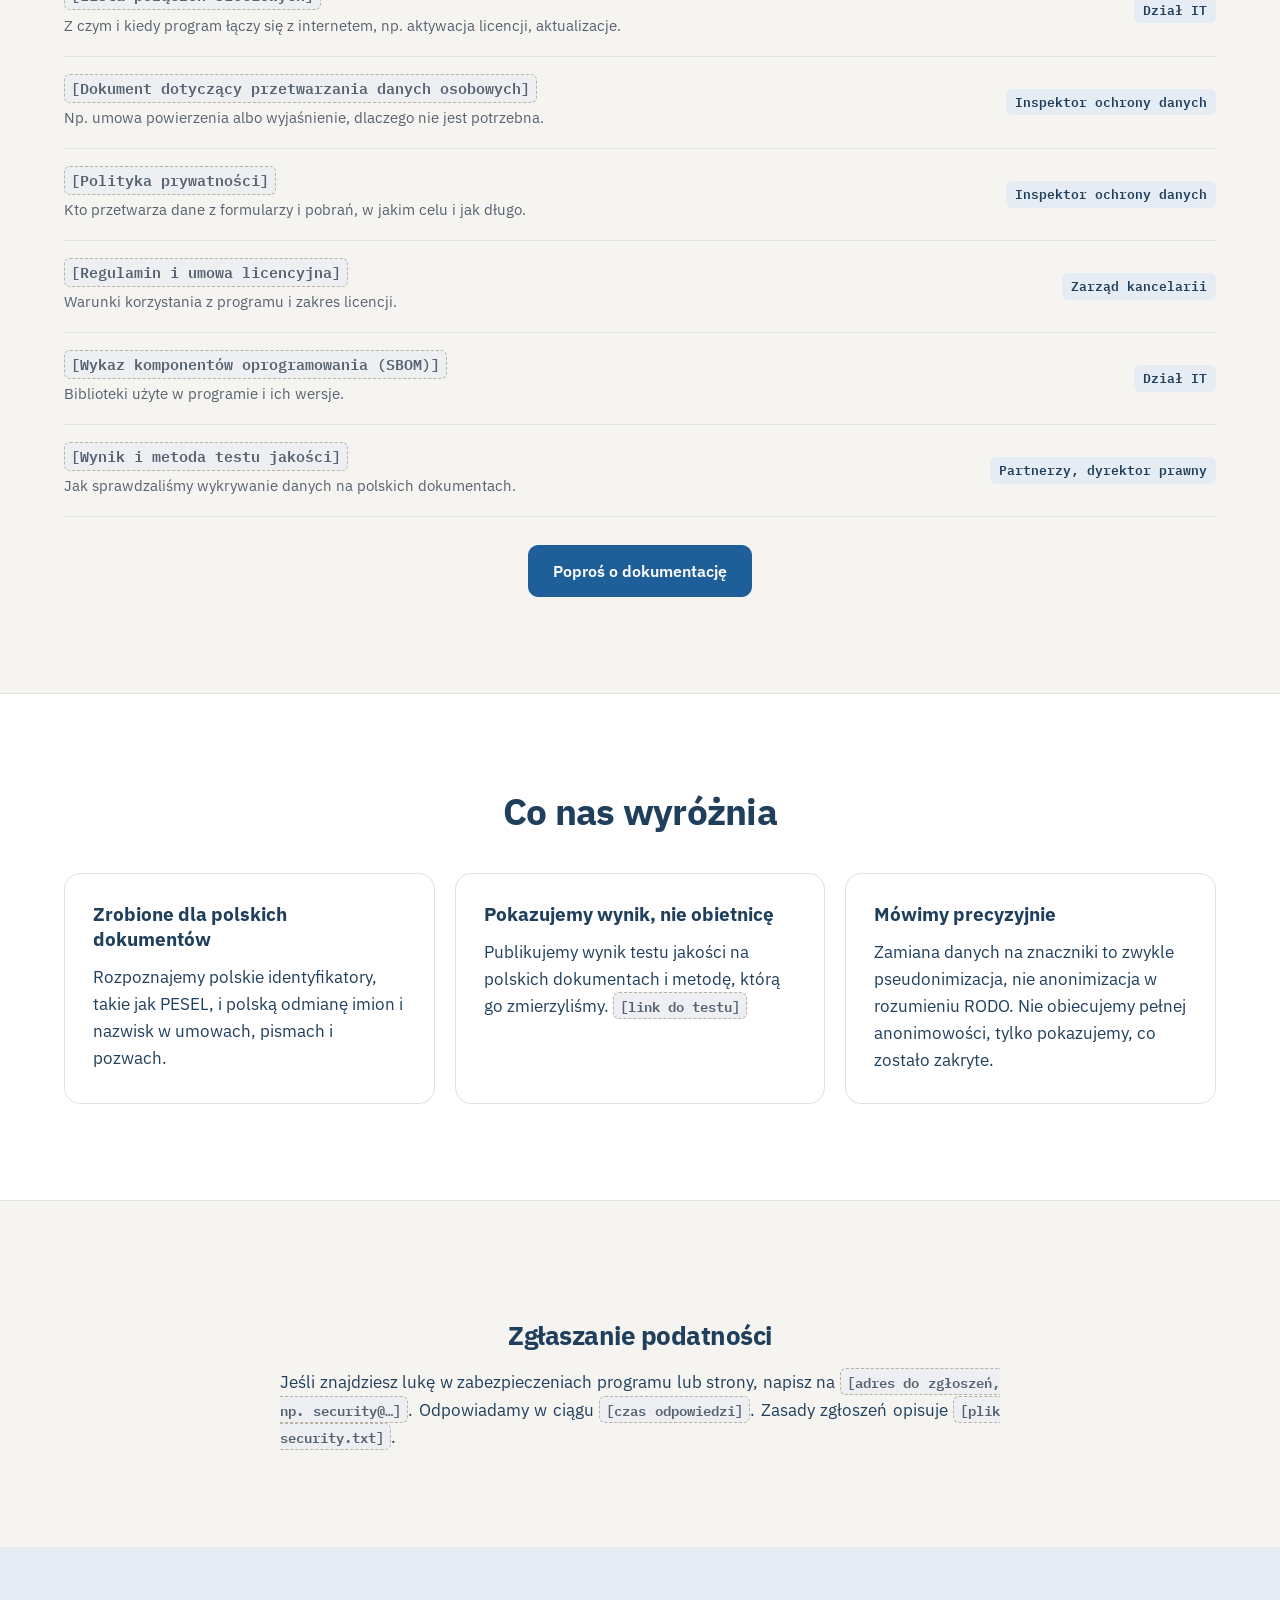
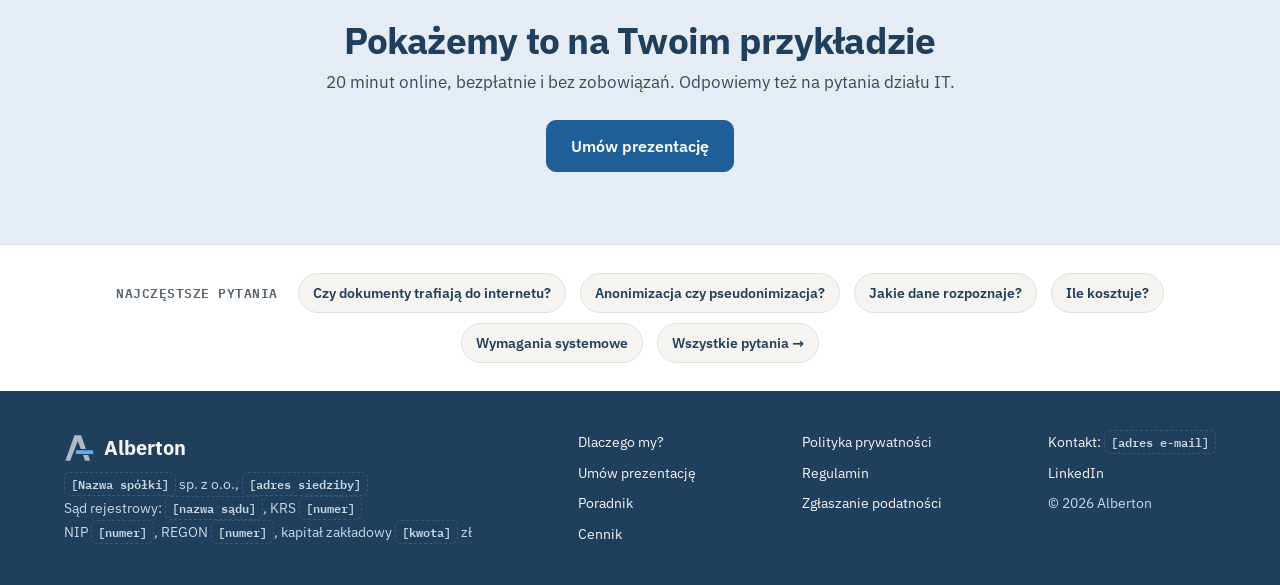
==== commit 531122b0: "Kolorystyka, logo i czcionka zgodne z programem (IBM Plex Sans) Co-Authored-By: Claude Sonnet 5.5 <n" ====
--- a/dlaczego-my/index.html
+++ b/dlaczego-my/index.html
@@ -22,8 +22,8 @@
 <meta property="og:image:alt" content="Alberton — wklejaj umowy do AI bez danych klientów">
 <meta name="twitter:card" content="summary_large_image">
 
-<link rel="preload" href="/assets/fonts/manrope-latin-800-normal.woff2" as="font" type="font/woff2" crossorigin>
-<link rel="preload" href="/assets/fonts/inter-latin-400-normal.woff2" as="font" type="font/woff2" crossorigin>
+<link rel="preload" href="/assets/fonts/ibm-plex-sans-latin-700-normal.woff2" as="font" type="font/woff2" crossorigin>
+<link rel="preload" href="/assets/fonts/ibm-plex-sans-latin-400-normal.woff2" as="font" type="font/woff2" crossorigin>
 <link rel="stylesheet" href="/assets/styles.css">
 </head>
 <body>
@@ -32,7 +32,7 @@
 <header class="site-header">
   <div class="wrap">
     <a class="logo" href="/" aria-label="Alberton — strona główna">
-      <svg width="28" height="28" viewBox="0 0 28 28" fill="none" aria-hidden="true"><path d="M8 4H4V24H8" stroke="#0F4C81" stroke-width="2.5" stroke-linecap="round" stroke-linejoin="round"/><path d="M20 4H24V24H20" stroke="#0F4C81" stroke-width="2.5" stroke-linecap="round" stroke-linejoin="round"/><rect x="9" y="12" width="10" height="4" rx="1" fill="#38B2AC"/></svg>
+      <svg width="30" height="30" viewBox="3 2 38 38" fill="none" aria-hidden="true"><path d="M4.75 37L16.25 5H24.75L30.75 22.25H24.25L20.5 12L10.75 37Z" fill="#B2B9C2"/><path d="M27.25 30H33.75L36 37H29.5Z" fill="#B2B9C2"/><rect x="18" y="24" width="22" height="4.75" rx="0.6" fill="#5AB0F5"/></svg>
       <span>Alberton</span>
     </a>
     <nav class="main-nav" aria-label="Główna nawigacja">
@@ -140,7 +140,7 @@
 <footer class="site-footer">
   <div class="wrap footer-cols">
     <div class="footer-col footer-company">
-      <span class="footer-logo"><svg width="28" height="28" viewBox="0 0 28 28" fill="none" aria-hidden="true"><path d="M8 4H4V24H8" stroke="#F7F5F0" stroke-width="2.5" stroke-linecap="round" stroke-linejoin="round"/><path d="M20 4H24V24H20" stroke="#F7F5F0" stroke-width="2.5" stroke-linecap="round" stroke-linejoin="round"/><rect x="9" y="12" width="10" height="4" rx="1" fill="#38B2AC"/></svg>Alberton</span>
+      <span class="footer-logo"><svg width="30" height="30" viewBox="3 2 38 38" fill="none" aria-hidden="true"><path d="M4.75 37L16.25 5H24.75L30.75 22.25H24.25L20.5 12L10.75 37Z" fill="#B2B9C2"/><path d="M27.25 30H33.75L36 37H29.5Z" fill="#B2B9C2"/><rect x="18" y="24" width="22" height="4.75" rx="0.6" fill="#5AB0F5"/></svg>Alberton</span>
       <span><span class="ph">[Nazwa spółki]</span> sp. z o.o., <span class="ph">[adres siedziby]</span><br>
       Sąd rejestrowy: <span class="ph">[nazwa sądu]</span>, KRS <span class="ph">[numer]</span><br>
       NIP <span class="ph">[numer]</span>, REGON <span class="ph">[numer]</span>, kapitał zakładowy <span class="ph">[kwota]</span>&nbsp;zł</span>
--- a/assets/styles.css
+++ b/assets/styles.css
@@ -1,27 +1,21 @@
 /* Fonty hostowane lokalnie (bez Google Fonts) */
-@font-face { font-family: "Inter"; font-style: normal; font-weight: 400; font-display: swap;
-  src: url("fonts/inter-latin-400-normal.woff2") format("woff2");
-  unicode-range: U+0000-00FF,U+0131,U+0152-0153,U+02BB-02BC,U+02C6,U+02DA,U+02DC,U+0304,U+0308,U+0329,U+2000-206F,U+2074,U+20AC,U+2122,U+2191,U+2193,U+2212,U+2215,U+FEFF,U+FFFD; }
-@font-face { font-family: "Inter"; font-style: normal; font-weight: 400; font-display: swap;
-  src: url("fonts/inter-latin-ext-400-normal.woff2") format("woff2");
-  unicode-range: U+0100-02AF,U+0304,U+0308,U+0329,U+1E00-1E9F,U+1EF2-1EFF,U+2020,U+20A0-20AB,U+20AD-20C0,U+2113,U+2C60-2C7F,U+A720-A7FF; }
-@font-face { font-family: "Inter"; font-style: normal; font-weight: 600; font-display: swap;
-  src: url("fonts/inter-latin-600-normal.woff2") format("woff2");
-  unicode-range: U+0000-00FF,U+0131,U+0152-0153,U+02BB-02BC,U+02C6,U+02DA,U+02DC,U+0304,U+0308,U+0329,U+2000-206F,U+2074,U+20AC,U+2122,U+2191,U+2193,U+2212,U+2215,U+FEFF,U+FFFD; }
-@font-face { font-family: "Inter"; font-style: normal; font-weight: 600; font-display: swap;
-  src: url("fonts/inter-latin-ext-600-normal.woff2") format("woff2");
-  unicode-range: U+0100-02AF,U+0304,U+0308,U+0329,U+1E00-1E9F,U+1EF2-1EFF,U+2020,U+20A0-20AB,U+20AD-20C0,U+2113,U+2C60-2C7F,U+A720-A7FF; }
-@font-face { font-family: "Manrope"; font-style: normal; font-weight: 700; font-display: swap;
-  src: url("fonts/manrope-latin-700-normal.woff2") format("woff2");
-  unicode-range: U+0000-00FF,U+0131,U+0152-0153,U+02BB-02BC,U+02C6,U+02DA,U+02DC,U+0304,U+0308,U+0329,U+2000-206F,U+2074,U+20AC,U+2122,U+2191,U+2193,U+2212,U+2215,U+FEFF,U+FFFD; }
-@font-face { font-family: "Manrope"; font-style: normal; font-weight: 700; font-display: swap;
-  src: url("fonts/manrope-latin-ext-700-normal.woff2") format("woff2");
-  unicode-range: U+0100-02AF,U+0304,U+0308,U+0329,U+1E00-1E9F,U+1EF2-1EFF,U+2020,U+20A0-20AB,U+20AD-20C0,U+2113,U+2C60-2C7F,U+A720-A7FF; }
-@font-face { font-family: "Manrope"; font-style: normal; font-weight: 800; font-display: swap;
-  src: url("fonts/manrope-latin-800-normal.woff2") format("woff2");
-  unicode-range: U+0000-00FF,U+0131,U+0152-0153,U+02BB-02BC,U+02C6,U+02DA,U+02DC,U+0304,U+0308,U+0329,U+2000-206F,U+2074,U+20AC,U+2122,U+2191,U+2193,U+2212,U+2215,U+FEFF,U+FFFD; }
-@font-face { font-family: "Manrope"; font-style: normal; font-weight: 800; font-display: swap;
-  src: url("fonts/manrope-latin-ext-800-normal.woff2") format("woff2");
+@font-face { font-family: "IBM Plex Sans"; font-style: normal; font-weight: 400; font-display: swap;
+  src: url("fonts/ibm-plex-sans-latin-400-normal.woff2") format("woff2");
+  unicode-range: U+0000-00FF,U+0131,U+0152-0153,U+02BB-02BC,U+02C6,U+02DA,U+02DC,U+0304,U+0308,U+0329,U+2000-206F,U+2074,U+20AC,U+2122,U+2191,U+2193,U+2212,U+2215,U+FEFF,U+FFFD; }
+@font-face { font-family: "IBM Plex Sans"; font-style: normal; font-weight: 400; font-display: swap;
+  src: url("fonts/ibm-plex-sans-latin-ext-400-normal.woff2") format("woff2");
+  unicode-range: U+0100-02AF,U+0304,U+0308,U+0329,U+1E00-1E9F,U+1EF2-1EFF,U+2020,U+20A0-20AB,U+20AD-20C0,U+2113,U+2C60-2C7F,U+A720-A7FF; }
+@font-face { font-family: "IBM Plex Sans"; font-style: normal; font-weight: 600; font-display: swap;
+  src: url("fonts/ibm-plex-sans-latin-600-normal.woff2") format("woff2");
+  unicode-range: U+0000-00FF,U+0131,U+0152-0153,U+02BB-02BC,U+02C6,U+02DA,U+02DC,U+0304,U+0308,U+0329,U+2000-206F,U+2074,U+20AC,U+2122,U+2191,U+2193,U+2212,U+2215,U+FEFF,U+FFFD; }
+@font-face { font-family: "IBM Plex Sans"; font-style: normal; font-weight: 600; font-display: swap;
+  src: url("fonts/ibm-plex-sans-latin-ext-600-normal.woff2") format("woff2");
+  unicode-range: U+0100-02AF,U+0304,U+0308,U+0329,U+1E00-1E9F,U+1EF2-1EFF,U+2020,U+20A0-20AB,U+20AD-20C0,U+2113,U+2C60-2C7F,U+A720-A7FF; }
+@font-face { font-family: "IBM Plex Sans"; font-style: normal; font-weight: 700; font-display: swap;
+  src: url("fonts/ibm-plex-sans-latin-700-normal.woff2") format("woff2");
+  unicode-range: U+0000-00FF,U+0131,U+0152-0153,U+02BB-02BC,U+02C6,U+02DA,U+02DC,U+0304,U+0308,U+0329,U+2000-206F,U+2074,U+20AC,U+2122,U+2191,U+2193,U+2212,U+2215,U+FEFF,U+FFFD; }
+@font-face { font-family: "IBM Plex Sans"; font-style: normal; font-weight: 700; font-display: swap;
+  src: url("fonts/ibm-plex-sans-latin-ext-700-normal.woff2") format("woff2");
   unicode-range: U+0100-02AF,U+0304,U+0308,U+0329,U+1E00-1E9F,U+1EF2-1EFF,U+2020,U+20A0-20AB,U+20AD-20C0,U+2113,U+2C60-2C7F,U+A720-A7FF; }
 @font-face { font-family: "IBM Plex Mono"; font-style: normal; font-weight: 600; font-display: swap;
   src: url("fonts/ibm-plex-mono-latin-600-normal.woff2") format("woff2");
@@ -32,27 +26,27 @@
 
 /* Identyfikacja „znacznik zamiast danych” */
 :root {
-  --ink: #13233F;          /* Atrament: tekst, ciemne sekcje */
-  --ink-line: #2A3B58;
-  --paper: #F7F5F0;        /* Papier: tło */
+  --ink: #203F5D;          /* Atrament: tekst, ciemne sekcje */
+  --ink-line: #3A5775;
+  --paper: #F6F4F0;        /* Papier: tło */
   --white: #FFFFFF;
-  --mark: #2FB39A;         /* Znacznik: tylko grafika */
-  --mark-dark: #11766A;    /* Znacznik ciemny: przyciski, linki */
-  --mark-darker: #0E6B5C;
-  --mark-tint: #DDF2EC;
-  --mark-on-ink: #5FD3BC;
+  --mark: #5AB0F5;         /* Znacznik: tylko grafika */
+  --mark-dark: #1F5F99;    /* Znacznik ciemny: przyciski, linki */
+  --mark-darker: #203F5D;
+  --mark-tint: #E6ECF3;
+  --mark-on-ink: #8CC8F8;
   --signal: #E9A23B;       /* Sygnał: tylko „do sprawdzenia” */
-  --signal-tint: #FCEBC8;
+  --signal-tint: #FFEAC6;
   --signal-text: #7A4A00;
-  --graphite: #4A5568;     /* Grafit: tekst drugorzędny */
-  --text-2: #3B4659;
-  --on-ink: #C9D2E0;
-  --line: #E4DFD3;
-  --line-soft: #EEEAE0;
-  --chip: #F1EEE6;
+  --graphite: #566270;     /* Grafit: tekst drugorzędny */
+  --text-2: #3B4A5A;
+  --on-ink: #C9D6E4;
+  --line: #E0E0E0;
+  --line-soft: #EBEBEB;
+  --chip: #EDEFF2;
   --radius: 10px;
   --mono: "IBM Plex Mono", ui-monospace, "SFMono-Regular", Menlo, Consolas, monospace;
-  --head: "Manrope", "Inter", system-ui, sans-serif;
+  --head: "IBM Plex Sans", system-ui, sans-serif;
 }
 
 *, *::before, *::after { box-sizing: border-box; }
@@ -62,12 +56,12 @@
   margin: 0;
   background: var(--paper);
   color: var(--ink);
-  font-family: "Inter", system-ui, -apple-system, "Segoe UI", sans-serif;
+  font-family: "IBM Plex Sans", system-ui, -apple-system, "Segoe UI", sans-serif;
   font-size: 17px;
   line-height: 1.6;
   -webkit-text-size-adjust: 100%;
 }
-h1, h2, h3 { font-family: var(--head); font-weight: 800; margin: 0; }
+h1, h2, h3 { font-family: var(--head); font-weight: 700; margin: 0; }
 h3 { font-weight: 700; }
 p { margin: 0; }
 a { color: var(--mark-dark); }
@@ -88,7 +82,7 @@
 .flag { background: var(--signal-tint); color: var(--signal-text); box-shadow: inset 0 -2px 0 var(--signal); }
 
 /* Przyciski */
-.btn { display: inline-flex; align-items: center; justify-content: center; min-height: 52px; padding: 0 24px; border-radius: var(--radius); font: 600 16px/1.2 "Inter", system-ui, sans-serif; text-decoration: none; cursor: pointer; border: 1.5px solid transparent; }
+.btn { display: inline-flex; align-items: center; justify-content: center; min-height: 52px; padding: 0 24px; border-radius: var(--radius); font: 600 16px/1.2 "IBM Plex Sans", system-ui, sans-serif; text-decoration: none; cursor: pointer; border: 1.5px solid transparent; }
 .btn-primary { background: var(--mark-dark); color: var(--white); border-color: var(--mark-dark); }
 .btn-primary:hover { background: var(--mark-darker); border-color: var(--mark-darker); color: var(--white); }
 .btn-outline { background: transparent; color: var(--ink); border-color: var(--ink); }
@@ -100,7 +94,7 @@
 .site-header .wrap { display: flex; flex-wrap: wrap; align-items: center; justify-content: space-between; gap: 16px; padding-top: 16px; padding-bottom: 16px; }
 .logo { display: flex; align-items: center; gap: 10px; text-decoration: none; color: var(--ink); }
 .logo:hover { color: var(--ink); }
-.logo span { font-family: var(--head); font-weight: 800; font-size: 22px; letter-spacing: -0.01em; }
+.logo span { font-family: var(--head); font-weight: 700; font-size: 22px; letter-spacing: -0.01em; }
 .main-nav { display: flex; flex-wrap: wrap; align-items: center; gap: 6px 24px; }
 .nav-link { color: var(--ink); text-decoration: none; font-size: 15px; font-weight: 600; }
 .nav-link:hover { color: var(--ink); text-decoration: underline; text-decoration-color: var(--mark); text-decoration-thickness: 3px; text-underline-offset: 7px; }
@@ -115,17 +109,6 @@
 .hero-note { font-size: 14px; color: var(--graphite); }
 .hero-demo { flex: 1 1 460px; min-width: 0; }
 
-.doc { background: var(--white); border: 1px solid var(--line); border-radius: 18px; overflow: hidden; }
-.doc-bar { display: flex; flex-wrap: wrap; align-items: center; justify-content: space-between; gap: 12px; padding: 12px 20px; border-bottom: 1px solid var(--line-soft); }
-.doc-name { font-family: var(--mono); font-weight: 600; font-size: 13px; color: var(--graphite); }
-.toggle { display: flex; gap: 4px; padding: 3px; background: var(--chip); border-radius: 8px; }
-.toggle button { min-height: 40px; padding: 0 12px; border-radius: 6px; font: 600 14px/1 "Inter", system-ui, sans-serif; cursor: pointer; background: transparent; color: var(--graphite); border: 0; }
-.toggle button[aria-pressed="true"] { background: var(--ink); color: var(--paper); }
-.doc-body { padding: 24px 28px 20px; font-size: 16px; line-height: 1.9; }
-.doc-body p + p { margin-top: 10px; }
-.doc-title { font-family: var(--head); font-weight: 700; font-size: 18px; margin-bottom: 8px; }
-.doc-summary { display: flex; flex-wrap: wrap; gap: 6px 20px; margin-top: 16px; padding-top: 14px; border-top: 1px dashed var(--line); font-size: 13px; line-height: 1.5; color: var(--graphite); }
-.doc-summary .check { color: var(--signal-text); font-weight: 600; }
 
 /* Pasek faktów */
 .strip { background: var(--white); border-top: 1px solid var(--line); border-bottom: 1px solid var(--line); }
@@ -186,7 +169,7 @@
 /* Stopka */
 .site-footer { background: var(--ink); color: var(--on-ink); font-size: 14px; }
 .site-footer .wrap { display: flex; flex-wrap: wrap; align-items: center; justify-content: space-between; gap: 16px 40px; padding-top: 40px; padding-bottom: 40px; }
-.footer-logo { display: flex; align-items: center; gap: 10px; font-family: var(--head); font-weight: 800; font-size: 20px; color: var(--paper); }
+.footer-logo { display: flex; align-items: center; gap: 10px; font-family: var(--head); font-weight: 700; font-size: 20px; color: var(--paper); }
 .footer-nav { display: flex; flex-wrap: wrap; gap: 8px 24px; }
 .footer-nav a { color: var(--paper); text-decoration: none; }
 .footer-nav a:hover { color: var(--paper); text-decoration: underline; text-decoration-color: var(--mark-on-ink); text-underline-offset: 5px; }
@@ -196,14 +179,13 @@
   .section { padding-top: 64px; padding-bottom: 64px; }
   .cta .wrap { padding-top: 56px; padding-bottom: 56px; }
   .main-nav { gap: 8px 18px; }
-  .doc-body { padding: 20px 18px 18px; }
   .strip ul { justify-content: flex-start; }
 }
 
 /* ===== Wersja 3: podstrony, wyśrodkowanie, justowanie ===== */
 /* Logo: znak bez zmian (geometria i kolory z wersji 1) */
-.logo, .logo:hover { color: #0F4C81; }
-.logo span { color: #0F4C81; }
+.logo, .logo:hover { color: #3C4F59; }
+.logo span { color: #3C4F59; }
 
 /* Wyśrodkowane nagłówki i wstępy, justowany tekst ciągły */
 .center { text-align: center; }
@@ -233,9 +215,9 @@
 .card .meta { font-family: var(--mono); font-size: 13px; font-weight: 600; color: var(--mark-dark); letter-spacing: 0.04em; text-transform: uppercase; }
 .card .btn { margin-top: auto; }
 .card-featured { border: 2px solid var(--mark-dark); }
-.price { font-family: var(--head); font-weight: 800; font-size: 2rem; line-height: 1.2; }
-.price small { font-family: "Inter", sans-serif; font-size: 15px; font-weight: 600; color: var(--graphite); }
-.stat { font-family: var(--head); font-weight: 800; font-size: 2.2rem; line-height: 1.1; }
+.price { font-family: var(--head); font-weight: 700; font-size: 2rem; line-height: 1.2; }
+.price small { font-family: "IBM Plex Sans", sans-serif; font-size: 15px; font-weight: 600; color: var(--graphite); }
+.stat { font-family: var(--head); font-weight: 700; font-size: 2.2rem; line-height: 1.1; }
 .stat-label { font-size: 15px; color: var(--graphite); }
 .band-white { background: var(--white); }
 .video-ph { margin-top: 32px; background: var(--white); border: 1px dashed #B9B2A2; border-radius: 16px; min-height: 280px; display: flex; align-items: center; justify-content: center; text-align: center; padding: 24px; color: var(--graphite); }
@@ -261,7 +243,7 @@
 .form { background: var(--white); border: 1px solid var(--line); border-radius: 16px; padding: 28px; display: flex; flex-direction: column; gap: 16px; }
 .field { display: flex; flex-direction: column; gap: 6px; }
 .field label { font-weight: 600; font-size: 15px; }
-.field input, .field select, .field textarea { font: 400 16px/1.4 "Inter", system-ui, sans-serif; color: var(--ink); background: var(--paper); border: 1.5px solid #B9B2A2; border-radius: 8px; padding: 12px 14px; min-height: 48px; }
+.field input, .field select, .field textarea { font: 400 16px/1.4 "IBM Plex Sans", system-ui, sans-serif; color: var(--ink); background: var(--paper); border: 1.5px solid #B9B2A2; border-radius: 8px; padding: 12px 14px; min-height: 48px; }
 .field input:focus, .field select:focus, .field textarea:focus { outline: 2px solid var(--mark-dark); outline-offset: 1px; border-color: var(--mark-dark); }
 .form .note { font-size: 14px; color: var(--graphite); text-align: justify; hyphens: auto; }
 .agenda { list-style: none; margin: 0; padding: 0; counter-reset: a; }
@@ -285,7 +267,6 @@
 @media (min-width: 641px) and (max-width: 1024px) {
   .hero { gap: 40px; }
   .hero-copy, .hero-demo { flex-basis: 100%; }
-  .doc { max-width: 680px; margin: 0 auto; }
 }
 @media (max-width: 640px) {
   .page-head { padding-top: 48px; padding-bottom: 40px; }
@@ -293,3 +274,4 @@
 }
 .split > .form { flex: 1 1 400px; min-width: 0; }
 .card p, .steps p { text-align: left; }  /* wąskie kolumny: justowanie robi „dziury” między słowami */
+.hero-shot { display: block; width: 100%; height: auto; border: 1px solid var(--line); border-radius: 18px; }
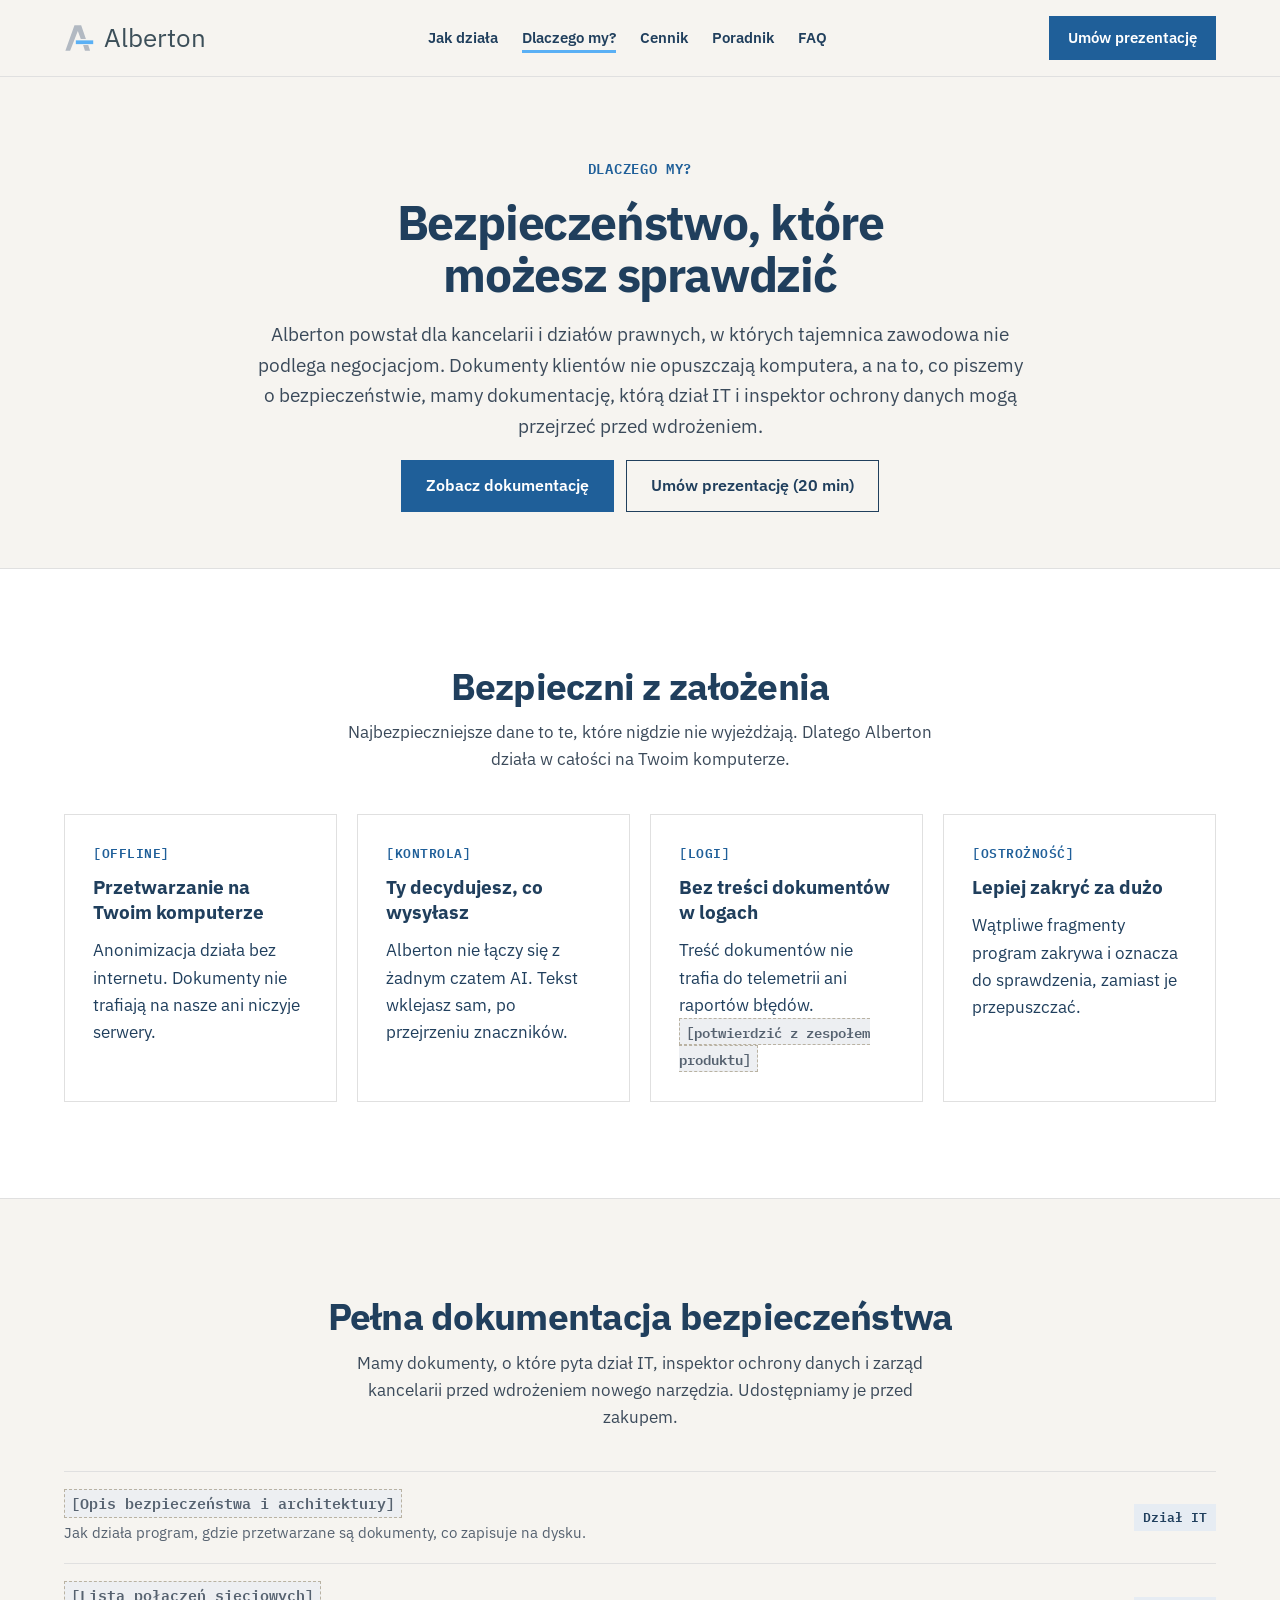
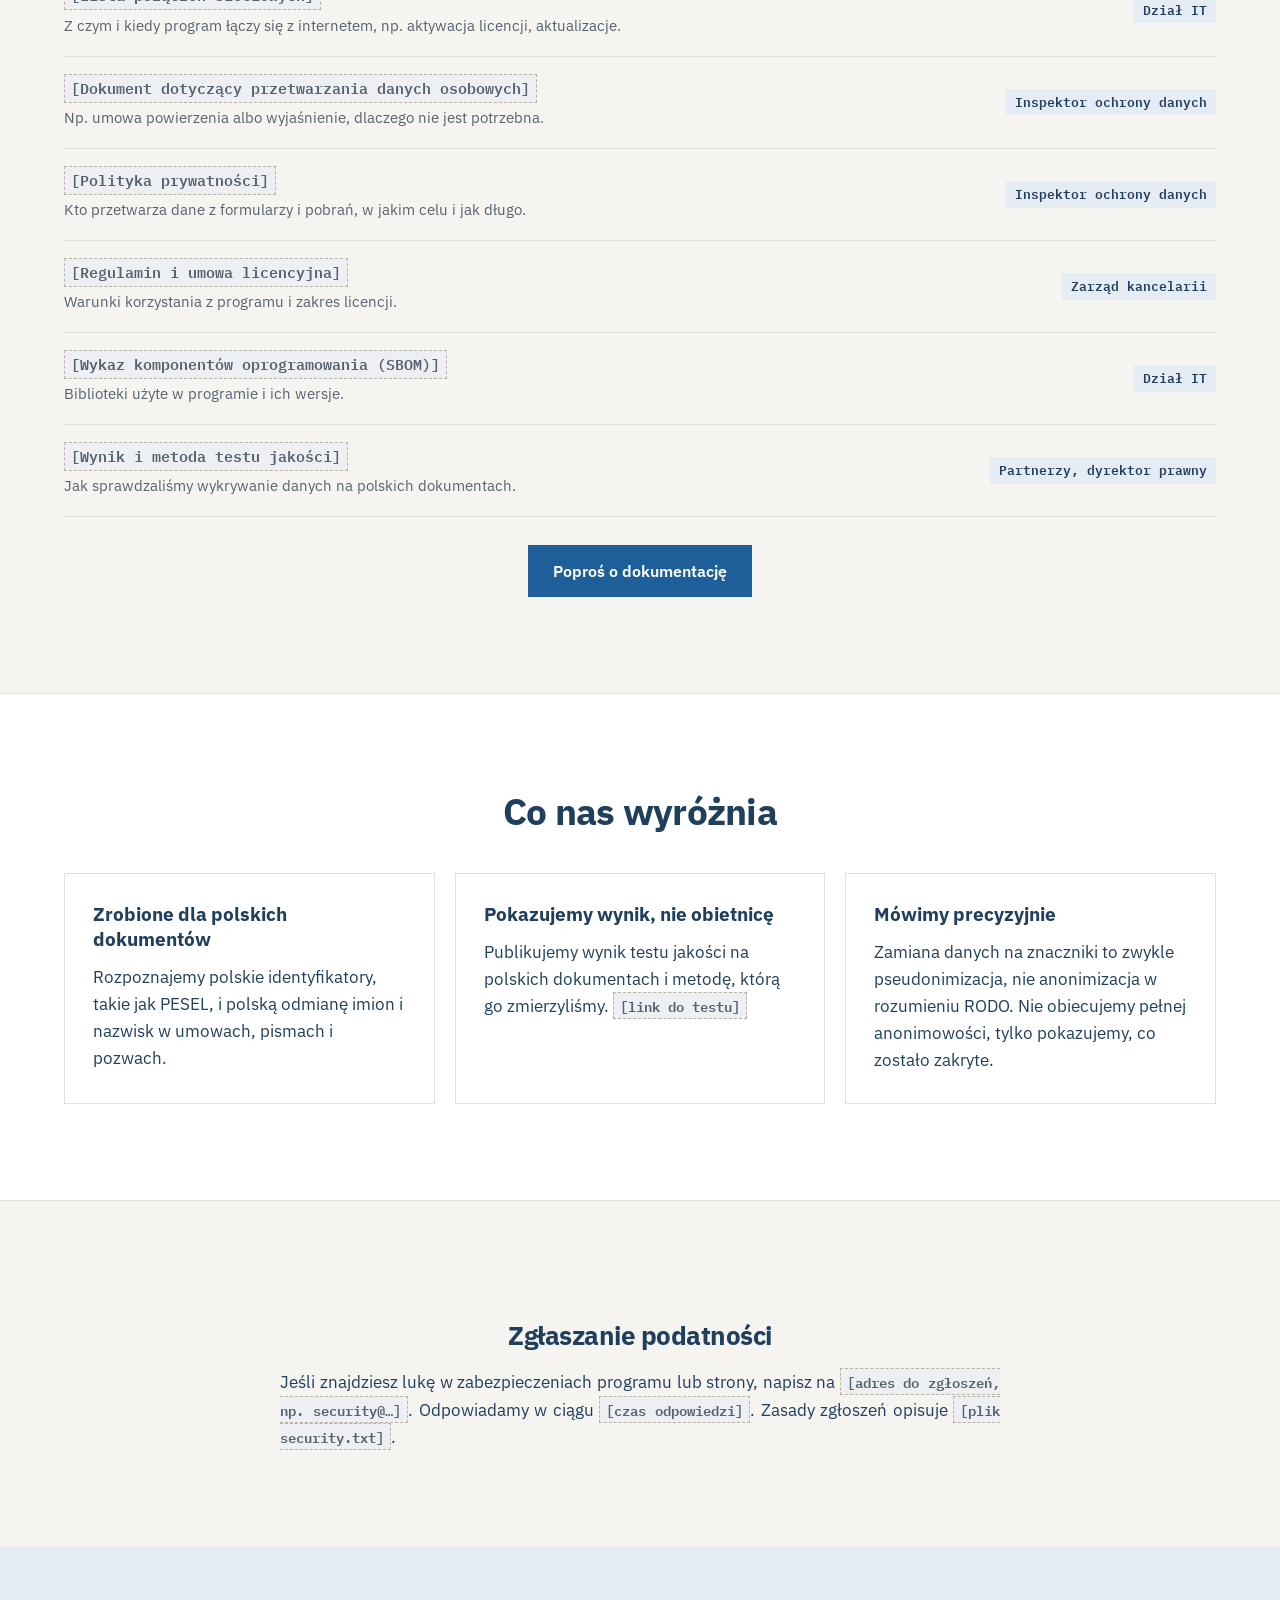
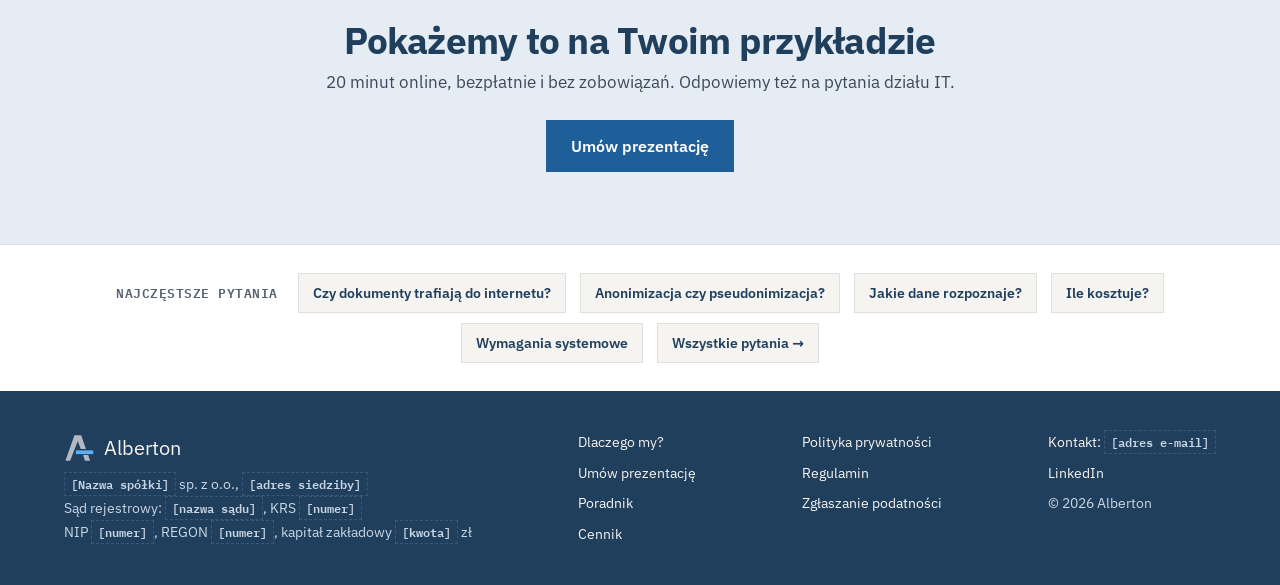
==== commit 08be805f: "Ostre kąty, większy zrzut, napis logo jak w programie, bez wersji próbnej Co-Authored-By: Claude Son" ====
--- a/dlaczego-my/index.html
+++ b/dlaczego-my/index.html
@@ -32,7 +32,7 @@
 <header class="site-header">
   <div class="wrap">
     <a class="logo" href="/" aria-label="Alberton — strona główna">
-      <svg width="30" height="30" viewBox="3 2 38 38" fill="none" aria-hidden="true"><path d="M4.75 37L16.25 5H24.75L30.75 22.25H24.25L20.5 12L10.75 37Z" fill="#B2B9C2"/><path d="M27.25 30H33.75L36 37H29.5Z" fill="#B2B9C2"/><rect x="18" y="24" width="22" height="4.75" rx="0.6" fill="#5AB0F5"/></svg>
+      <svg width="30" height="30" viewBox="3 2 38 38" fill="none" aria-hidden="true"><path d="M4.75 37L16.25 5H24.75L30.75 22.25H24.25L20.5 12L10.75 37Z" fill="#B2B9C2"/><path d="M27.25 30H33.75L36 37H29.5Z" fill="#B2B9C2"/><rect x="18" y="24" width="22" height="4.75" fill="#5AB0F5"/></svg>
       <span>Alberton</span>
     </a>
     <nav class="main-nav" aria-label="Główna nawigacja">
@@ -43,8 +43,7 @@
       <a class="nav-link" href="/#faq">FAQ</a>
     </nav>
     <div class="nav-actions">
-      <a class="btn btn-outline btn-sm" href="/prezentacja/">Umów prezentację</a>
-      <a class="btn btn-primary btn-sm" href="#">Pobierz wersję próbną</a>
+      <a class="btn btn-primary btn-sm" href="/prezentacja/">Umów prezentację</a>
     </div>
   </div>
 </header>
@@ -140,7 +139,7 @@
 <footer class="site-footer">
   <div class="wrap footer-cols">
     <div class="footer-col footer-company">
-      <span class="footer-logo"><svg width="30" height="30" viewBox="3 2 38 38" fill="none" aria-hidden="true"><path d="M4.75 37L16.25 5H24.75L30.75 22.25H24.25L20.5 12L10.75 37Z" fill="#B2B9C2"/><path d="M27.25 30H33.75L36 37H29.5Z" fill="#B2B9C2"/><rect x="18" y="24" width="22" height="4.75" rx="0.6" fill="#5AB0F5"/></svg>Alberton</span>
+      <span class="footer-logo"><svg width="30" height="30" viewBox="3 2 38 38" fill="none" aria-hidden="true"><path d="M4.75 37L16.25 5H24.75L30.75 22.25H24.25L20.5 12L10.75 37Z" fill="#B2B9C2"/><path d="M27.25 30H33.75L36 37H29.5Z" fill="#B2B9C2"/><rect x="18" y="24" width="22" height="4.75" fill="#5AB0F5"/></svg>Alberton</span>
       <span><span class="ph">[Nazwa spółki]</span> sp. z o.o., <span class="ph">[adres siedziby]</span><br>
       Sąd rejestrowy: <span class="ph">[nazwa sądu]</span>, KRS <span class="ph">[numer]</span><br>
       NIP <span class="ph">[numer]</span>, REGON <span class="ph">[numer]</span>, kapitał zakładowy <span class="ph">[kwota]</span>&nbsp;zł</span>
--- a/assets/styles.css
+++ b/assets/styles.css
@@ -44,7 +44,7 @@
   --line: #E0E0E0;
   --line-soft: #EBEBEB;
   --chip: #EDEFF2;
-  --radius: 10px;
+  --radius: 0;
   --mono: "IBM Plex Mono", ui-monospace, "SFMono-Regular", Menlo, Consolas, monospace;
   --head: "IBM Plex Sans", system-ui, sans-serif;
 }
@@ -68,7 +68,7 @@
 a:hover { color: var(--mark-darker); }
 :focus-visible { outline: 2px solid var(--mark-dark); outline-offset: 3px; }
 
-.skip-link { position: absolute; left: 16px; top: -48px; background: var(--ink); color: var(--paper); padding: 8px 16px; border-radius: var(--radius); z-index: 10; }
+.skip-link { position: absolute; left: 16px; top: -48px; background: var(--ink); color: var(--paper); padding: 8px 16px; border-radius: 0; z-index: 10; }
 .skip-link:focus { top: 12px; color: var(--paper); }
 
 .wrap { max-width: 1200px; margin: 0 auto; padding-left: 24px; padding-right: 24px; }
@@ -77,12 +77,12 @@
 .mono { font-family: var(--mono); font-weight: 600; }
 
 /* Znaczniki w tekście: [OSOBA_1] i „do sprawdzenia” */
-.tag, .flag { font-family: var(--mono); font-size: 0.86em; font-weight: 600; padding: 2px 7px; border-radius: 6px; white-space: nowrap; }
+.tag, .flag { font-family: var(--mono); font-size: 0.86em; font-weight: 600; padding: 2px 7px; border-radius: 0; white-space: nowrap; }
 .tag { background: var(--mark-tint); color: var(--mark-darker); }
 .flag { background: var(--signal-tint); color: var(--signal-text); box-shadow: inset 0 -2px 0 var(--signal); }
 
 /* Przyciski */
-.btn { display: inline-flex; align-items: center; justify-content: center; min-height: 52px; padding: 0 24px; border-radius: var(--radius); font: 600 16px/1.2 "IBM Plex Sans", system-ui, sans-serif; text-decoration: none; cursor: pointer; border: 1.5px solid transparent; }
+.btn { display: inline-flex; align-items: center; justify-content: center; min-height: 52px; padding: 0 24px; border-radius: 0; font: 600 16px/1.2 "IBM Plex Sans", system-ui, sans-serif; text-decoration: none; cursor: pointer; border: 1.5px solid transparent; }
 .btn-primary { background: var(--mark-dark); color: var(--white); border-color: var(--mark-dark); }
 .btn-primary:hover { background: var(--mark-darker); border-color: var(--mark-darker); color: var(--white); }
 .btn-outline { background: transparent; color: var(--ink); border-color: var(--ink); }
@@ -94,27 +94,27 @@
 .site-header .wrap { display: flex; flex-wrap: wrap; align-items: center; justify-content: space-between; gap: 16px; padding-top: 16px; padding-bottom: 16px; }
 .logo { display: flex; align-items: center; gap: 10px; text-decoration: none; color: var(--ink); }
 .logo:hover { color: var(--ink); }
-.logo span { font-family: var(--head); font-weight: 700; font-size: 22px; letter-spacing: -0.01em; }
+.logo span { font-family: var(--head); font-weight: 400; font-size: 26px; letter-spacing: 0; }
 .main-nav { display: flex; flex-wrap: wrap; align-items: center; gap: 6px 24px; }
 .nav-link { color: var(--ink); text-decoration: none; font-size: 15px; font-weight: 600; }
 .nav-link:hover { color: var(--ink); text-decoration: underline; text-decoration-color: var(--mark); text-decoration-thickness: 3px; text-underline-offset: 7px; }
 
 /* Hero */
 .hero { display: flex; flex-wrap: wrap; align-items: center; gap: 56px; padding-top: 88px; padding-bottom: 72px; }
-.hero-copy { flex: 1 1 460px; min-width: 0; display: flex; flex-direction: column; gap: 24px; }
+.hero-copy { flex: 1 1 400px; min-width: 0; display: flex; flex-direction: column; gap: 24px; }
 .eyebrow { font-family: var(--mono); font-size: 14px; font-weight: 600; color: var(--mark-dark); letter-spacing: 0.05em; text-transform: uppercase; }
 .hero h1 { font-size: clamp(2.4rem, 5vw, 3.4rem); line-height: 1.05; letter-spacing: -0.025em; }
 .lead { font-size: 1.2rem; color: var(--text-2); max-width: 34em; }
 .actions { display: flex; flex-wrap: wrap; gap: 12px; }
 .hero-note { font-size: 14px; color: var(--graphite); }
-.hero-demo { flex: 1 1 460px; min-width: 0; }
+.hero-demo { flex: 0 1 685px; min-width: 0; }
 
 
 /* Pasek faktów */
 .strip { background: var(--white); border-top: 1px solid var(--line); border-bottom: 1px solid var(--line); }
 .strip ul { list-style: none; margin: 0 auto; padding-top: 22px; padding-bottom: 22px; display: flex; flex-wrap: wrap; gap: 10px 40px; justify-content: space-between; font-size: 15px; font-weight: 600; }
 .strip li { display: flex; align-items: center; gap: 10px; }
-.strip li::before { content: ""; flex: none; width: 14px; height: 6px; border-radius: 2px; background: var(--mark); }
+.strip li::before { content: ""; flex: none; width: 14px; height: 6px; border-radius: 0; background: var(--mark); }
 
 /* Sekcje */
 .section { padding-top: 96px; padding-bottom: 96px; }
@@ -132,12 +132,12 @@
 .split > * { min-width: 0; }
 .rule-copy { flex: 1 1 420px; display: flex; flex-direction: column; gap: 16px; }
 .rule-copy .h2 { margin-bottom: 4px; }
-.panel { flex: 1 1 380px; background: var(--paper); border: 1px solid var(--line); border-radius: 16px; padding: 22px 24px 24px; }
+.panel { flex: 1 1 380px; background: var(--paper); border: 1px solid var(--line); border-radius: 0; padding: 22px 24px 24px; }
 .panel-title { font-family: var(--mono); font-weight: 600; font-size: 13px; color: var(--graphite); letter-spacing: 0.04em; text-transform: uppercase; margin-bottom: 8px; }
 .found { list-style: none; margin: 0 0 20px; padding: 0; font-size: 15px; }
 .found li { display: flex; justify-content: space-between; align-items: center; gap: 12px; padding: 12px 0; border-bottom: 1px solid var(--line); }
 .found .kind { color: var(--graphite); }
-.status { font-size: 13px; font-weight: 600; padding: 3px 9px; border-radius: 6px; white-space: nowrap; }
+.status { font-size: 13px; font-weight: 600; padding: 3px 9px; border-radius: 0; white-space: nowrap; }
 .status-done { background: var(--mark-tint); color: var(--mark-darker); }
 .status-check { background: var(--signal-tint); color: var(--signal-text); box-shadow: inset 0 -2px 0 var(--signal); }
 
@@ -148,7 +148,7 @@
 .security-copy p { color: var(--on-ink); max-width: 46ch; }
 .facts { flex: 1 1 380px; min-width: 0; list-style: none; margin: 0; padding: 0; border-bottom: 1px solid var(--ink-line); }
 .facts li { display: flex; gap: 14px; padding: 18px 0; border-top: 1px solid var(--ink-line); }
-.facts li::before { content: ""; flex: none; width: 14px; height: 6px; margin-top: 11px; border-radius: 2px; background: var(--mark-on-ink); }
+.facts li::before { content: ""; flex: none; width: 14px; height: 6px; margin-top: 11px; border-radius: 0; background: var(--mark-on-ink); }
 
 .law { display: flex; flex-wrap: wrap; gap: 24px 72px; }
 .law .h2 { flex: 1 1 420px; max-width: 22ch; }
@@ -169,7 +169,7 @@
 /* Stopka */
 .site-footer { background: var(--ink); color: var(--on-ink); font-size: 14px; }
 .site-footer .wrap { display: flex; flex-wrap: wrap; align-items: center; justify-content: space-between; gap: 16px 40px; padding-top: 40px; padding-bottom: 40px; }
-.footer-logo { display: flex; align-items: center; gap: 10px; font-family: var(--head); font-weight: 700; font-size: 20px; color: var(--paper); }
+.footer-logo { display: flex; align-items: center; gap: 10px; font-family: var(--head); font-weight: 400; font-size: 20px; color: var(--paper); }
 .footer-nav { display: flex; flex-wrap: wrap; gap: 8px 24px; }
 .footer-nav a { color: var(--paper); text-decoration: none; }
 .footer-nav a:hover { color: var(--paper); text-decoration: underline; text-decoration-color: var(--mark-on-ink); text-underline-offset: 5px; }
@@ -202,7 +202,7 @@
 .faq .h2 { text-align: center; }
 
 /* Miejsca do uzupełnienia */
-.ph { font-family: var(--mono); font-size: 0.85em; font-weight: 600; color: var(--graphite); background: var(--chip); border: 1px dashed #B9B2A2; border-radius: 6px; padding: 1px 6px; }
+.ph { font-family: var(--mono); font-size: 0.85em; font-weight: 600; color: var(--graphite); background: var(--chip); border: 1px dashed #B9B2A2; border-radius: 0; padding: 1px 6px; }
 
 /* Nawigacja */
 .main-nav .nav-link[aria-current="page"] { text-decoration: underline; text-decoration-color: var(--mark); text-decoration-thickness: 3px; text-underline-offset: 7px; }
@@ -210,7 +210,7 @@
 
 /* Karty i siatki */
 .grid { display: grid; grid-template-columns: repeat(auto-fit, minmax(260px, 1fr)); gap: 20px; }
-.card { background: var(--white); border: 1px solid var(--line); border-radius: 16px; padding: 28px; display: flex; flex-direction: column; gap: 12px; }
+.card { background: var(--white); border: 1px solid var(--line); border-radius: 0; padding: 28px; display: flex; flex-direction: column; gap: 12px; }
 .card h3 { font-size: 1.2rem; line-height: 1.3; }
 .card .meta { font-family: var(--mono); font-size: 13px; font-weight: 600; color: var(--mark-dark); letter-spacing: 0.04em; text-transform: uppercase; }
 .card .btn { margin-top: auto; }
@@ -220,7 +220,7 @@
 .stat { font-family: var(--head); font-weight: 700; font-size: 2.2rem; line-height: 1.1; }
 .stat-label { font-size: 15px; color: var(--graphite); }
 .band-white { background: var(--white); }
-.video-ph { margin-top: 32px; background: var(--white); border: 1px dashed #B9B2A2; border-radius: 16px; min-height: 280px; display: flex; align-items: center; justify-content: center; text-align: center; padding: 24px; color: var(--graphite); }
+.video-ph { margin-top: 32px; background: var(--white); border: 1px dashed #B9B2A2; border-radius: 0; min-height: 280px; display: flex; align-items: center; justify-content: center; text-align: center; padding: 24px; color: var(--graphite); }
 
 /* Dokumentacja (Dlaczego my?) */
 .docs { list-style: none; margin: 0; padding: 0; border-bottom: 1px solid var(--line); }
@@ -228,7 +228,7 @@
 .docs .doc-what { flex: 1 1 360px; display: flex; flex-direction: column; gap: 4px; }
 .docs .doc-what strong { font-weight: 600; }
 .docs .doc-what span { color: var(--graphite); font-size: 15px; }
-.docs .doc-for { font-family: var(--mono); font-size: 13px; font-weight: 600; color: var(--mark-darker); background: var(--mark-tint); border-radius: 6px; padding: 3px 9px; white-space: nowrap; }
+.docs .doc-for { font-family: var(--mono); font-size: 13px; font-weight: 600; color: var(--mark-darker); background: var(--mark-tint); border-radius: 0; padding: 3px 9px; white-space: nowrap; }
 
 /* Podstrony */
 .page-head { padding-top: 80px; padding-bottom: 56px; text-align: center; display: flex; flex-direction: column; align-items: center; gap: 18px; }
@@ -240,10 +240,10 @@
 .breadcrumb a { color: var(--graphite); }
 
 /* Formularz prezentacji */
-.form { background: var(--white); border: 1px solid var(--line); border-radius: 16px; padding: 28px; display: flex; flex-direction: column; gap: 16px; }
+.form { background: var(--white); border: 1px solid var(--line); border-radius: 0; padding: 28px; display: flex; flex-direction: column; gap: 16px; }
 .field { display: flex; flex-direction: column; gap: 6px; }
 .field label { font-weight: 600; font-size: 15px; }
-.field input, .field select, .field textarea { font: 400 16px/1.4 "IBM Plex Sans", system-ui, sans-serif; color: var(--ink); background: var(--paper); border: 1.5px solid #B9B2A2; border-radius: 8px; padding: 12px 14px; min-height: 48px; }
+.field input, .field select, .field textarea { font: 400 16px/1.4 "IBM Plex Sans", system-ui, sans-serif; color: var(--ink); background: var(--paper); border: 1.5px solid #B9B2A2; border-radius: 0; padding: 12px 14px; min-height: 48px; }
 .field input:focus, .field select:focus, .field textarea:focus { outline: 2px solid var(--mark-dark); outline-offset: 1px; border-color: var(--mark-dark); }
 .form .note { font-size: 14px; color: var(--graphite); text-align: justify; hyphens: auto; }
 .agenda { list-style: none; margin: 0; padding: 0; counter-reset: a; }
@@ -255,7 +255,7 @@
 .faq-bar { background: var(--white); border-top: 1px solid var(--line); }
 .faq-bar .wrap { padding-top: 28px; padding-bottom: 28px; display: flex; flex-wrap: wrap; align-items: center; justify-content: center; gap: 10px 14px; text-align: center; }
 .faq-bar .label { font-family: var(--mono); font-size: 13px; font-weight: 600; color: var(--graphite); letter-spacing: 0.04em; text-transform: uppercase; margin-right: 6px; }
-.faq-bar a { display: inline-flex; align-items: center; min-height: 40px; padding: 0 14px; border: 1px solid var(--line); border-radius: 999px; color: var(--ink); text-decoration: none; font-size: 14px; font-weight: 600; background: var(--paper); }
+.faq-bar a { display: inline-flex; align-items: center; min-height: 40px; padding: 0 14px; border: 1px solid var(--line); border-radius: 0; color: var(--ink); text-decoration: none; font-size: 14px; font-weight: 600; background: var(--paper); }
 .faq-bar a:hover { border-color: var(--mark-dark); color: var(--mark-darker); }
 
 /* Stopka z danymi spółki */
@@ -274,4 +274,4 @@
 }
 .split > .form { flex: 1 1 400px; min-width: 0; }
 .card p, .steps p { text-align: left; }  /* wąskie kolumny: justowanie robi „dziury” między słowami */
-.hero-shot { display: block; width: 100%; height: auto; border: 1px solid var(--line); border-radius: 18px; }
+.hero-shot { display: block; width: 100%; height: auto; border: 1px solid var(--line); border-radius: 0; }
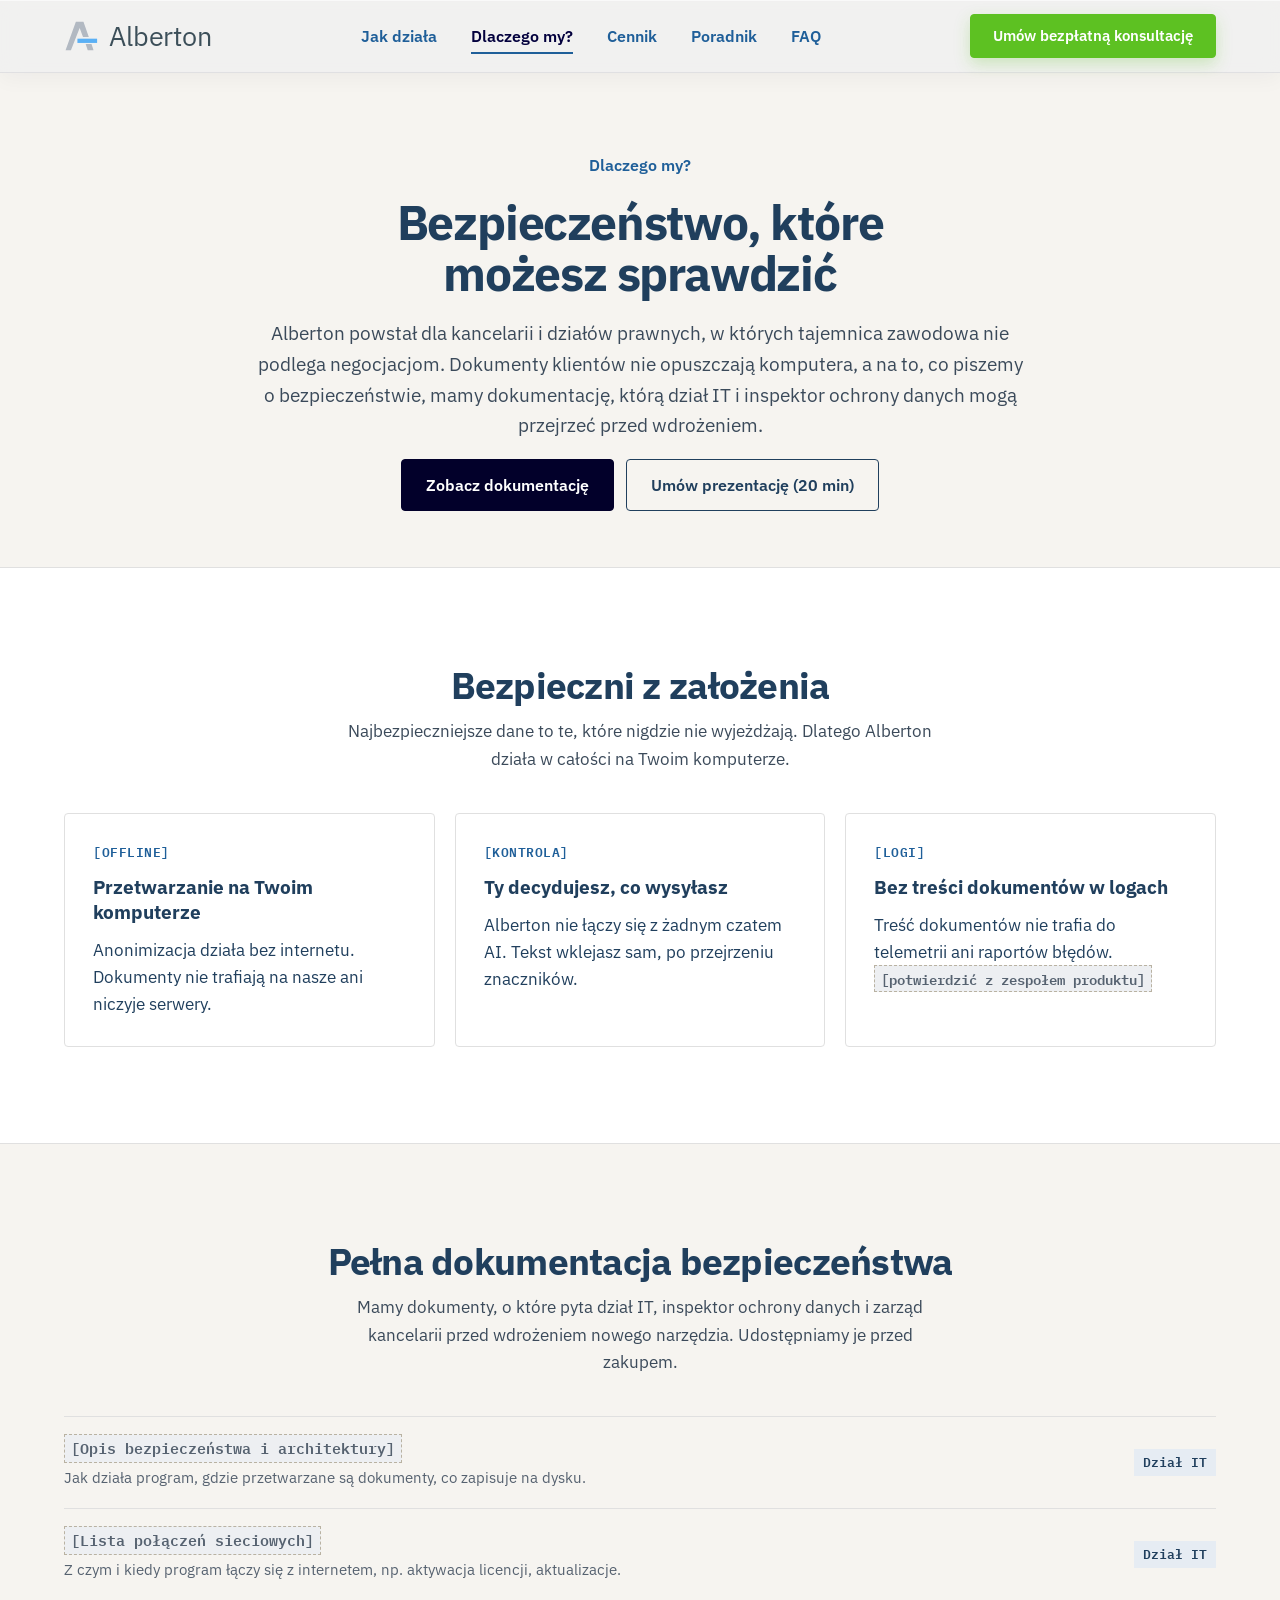
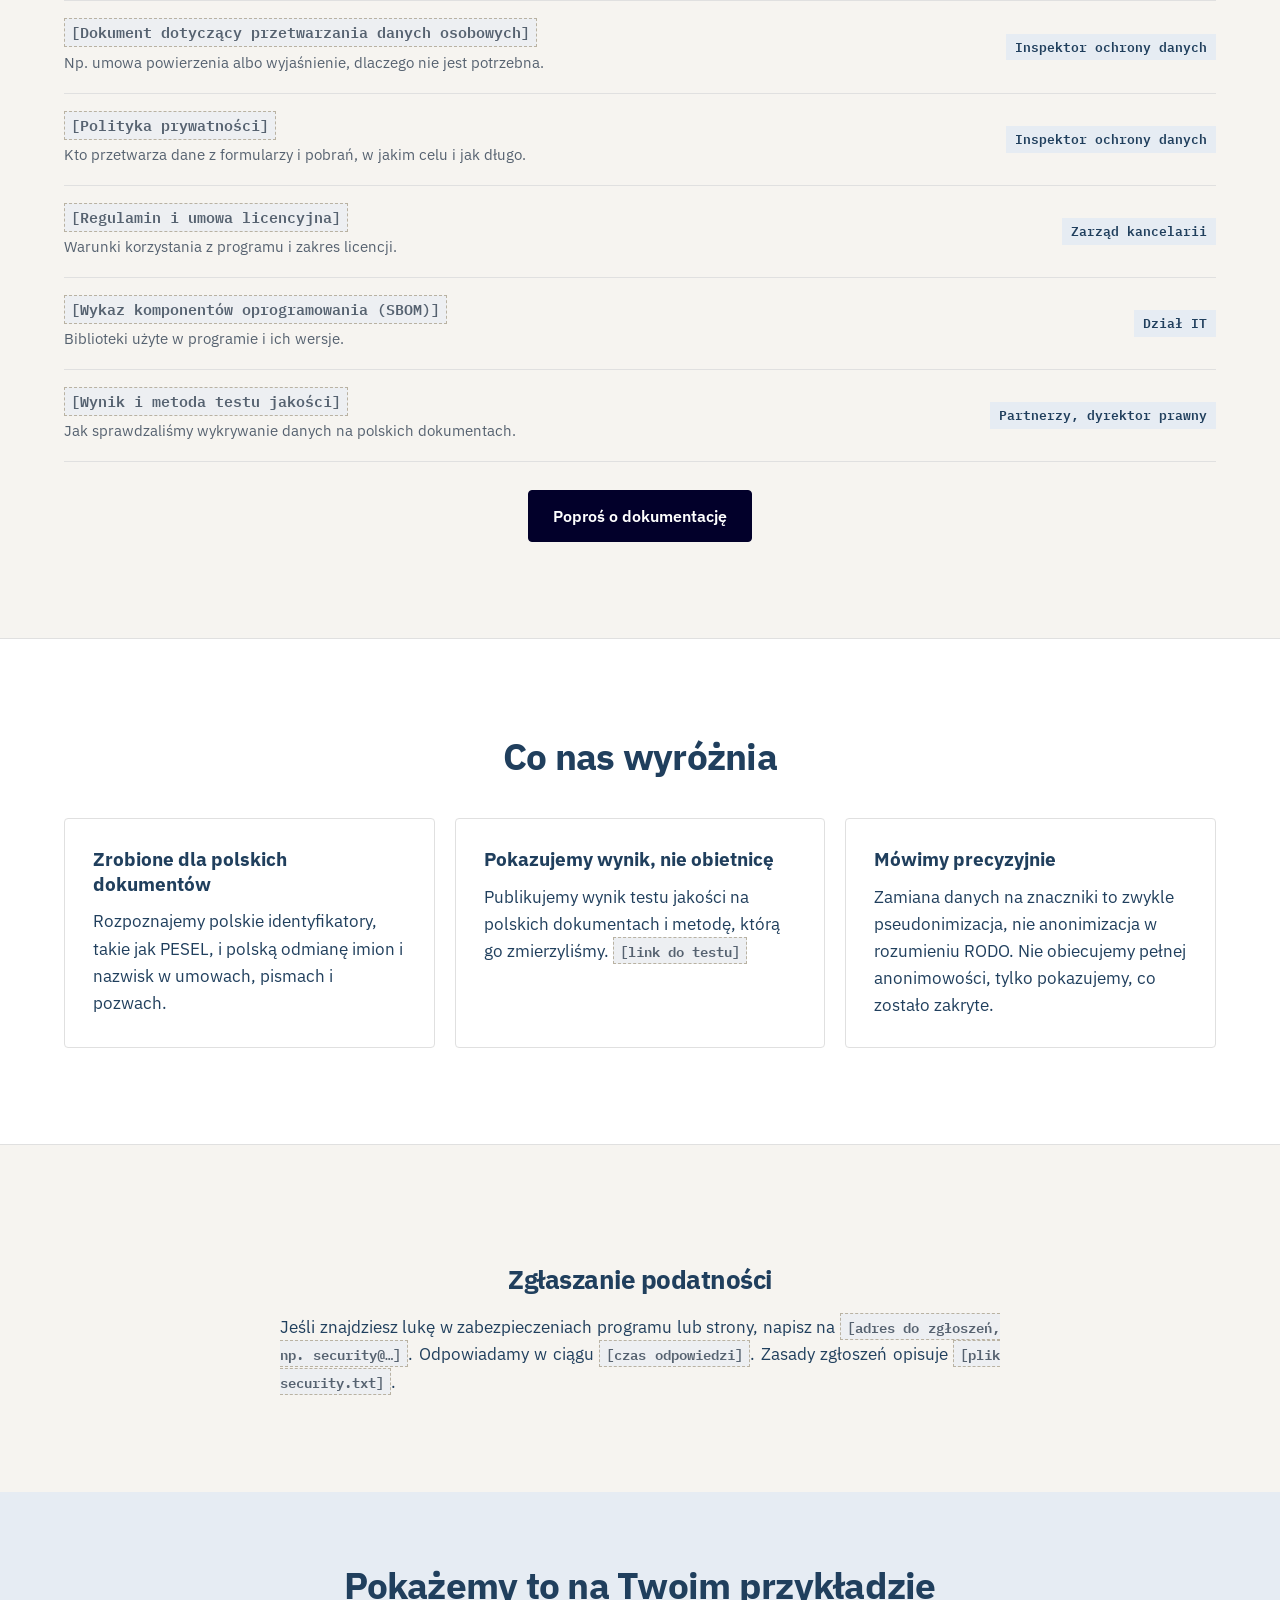
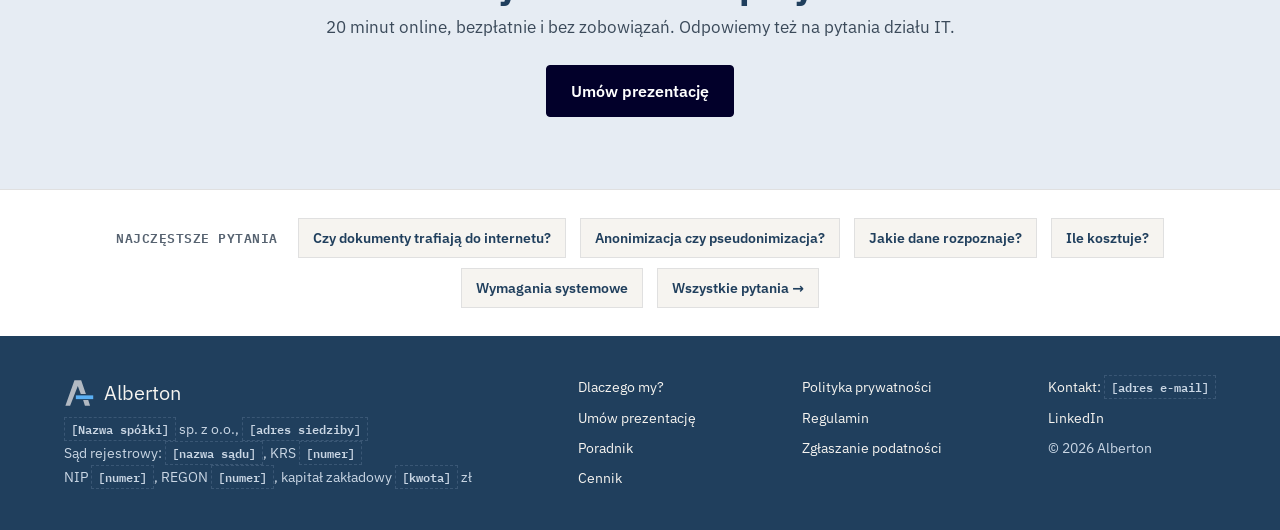
==== commit 7ad7ae24: "Nowa wersja strony z podglądu: slider w hero, pasek grup odbiorców, sekcje bezpieczeństwa i korzyści" ====
--- a/dlaczego-my/index.html
+++ b/dlaczego-my/index.html
@@ -5,7 +5,7 @@
 <meta name="viewport" content="width=device-width, initial-scale=1">
 <title>Dlaczego Alberton? Bezpieczeństwo i dokumentacja</title>
 <meta name="description" content="Alberton działa offline, a dokumenty klientów nie opuszczają komputera. Zobacz dokumentację bezpieczeństwa dla działu IT i inspektora ochrony danych.">
-<meta name="theme-color" content="#13233F">
+<meta name="theme-color" content="#03003D">
 <link rel="canonical" href="https://alberton.pl/dlaczego-my/">
 <link rel="icon" href="/favicon.svg" type="image/svg+xml">
 <link rel="apple-touch-icon" href="/assets/apple-touch-icon.png">
@@ -43,7 +43,7 @@
       <a class="nav-link" href="/#faq">FAQ</a>
     </nav>
     <div class="nav-actions">
-      <a class="btn btn-primary btn-sm" href="/prezentacja/">Umów prezentację</a>
+      <a class="btn btn-primary btn-sm btn-green" href="/prezentacja/">Umów bezpłatną konsultację</a>
     </div>
   </div>
 </header>
@@ -70,7 +70,6 @@
         <div class="card"><span class="meta">[OFFLINE]</span><h3>Przetwarzanie na Twoim komputerze</h3><p>Anonimizacja działa bez internetu. Dokumenty nie trafiają na nasze ani niczyje serwery.</p></div>
         <div class="card"><span class="meta">[KONTROLA]</span><h3>Ty decydujesz, co wysyłasz</h3><p>Alberton nie łączy się z żadnym czatem AI. Tekst wklejasz sam, po przejrzeniu znaczników.</p></div>
         <div class="card"><span class="meta">[LOGI]</span><h3>Bez treści dokumentów w logach</h3><p>Treść dokumentów nie trafia do telemetrii ani raportów błędów. <span class="ph">[potwierdzić z zespołem produktu]</span></p></div>
-        <div class="card"><span class="meta">[OSTROŻNOŚĆ]</span><h3>Lepiej zakryć za dużo</h3><p>Wątpliwe fragmenty program zakrywa i oznacza do sprawdzenia, zamiast je przepuszczać.</p></div>
       </div>
     </div>
   </section>
--- a/assets/styles.css
+++ b/assets/styles.css
@@ -102,7 +102,7 @@
 /* Hero */
 .hero { display: flex; flex-wrap: wrap; align-items: center; gap: 56px; padding-top: 88px; padding-bottom: 72px; }
 .hero-copy { flex: 1 1 400px; min-width: 0; display: flex; flex-direction: column; gap: 24px; }
-.eyebrow { font-family: var(--mono); font-size: 14px; font-weight: 600; color: var(--mark-dark); letter-spacing: 0.05em; text-transform: uppercase; }
+.eyebrow { font-size: 16px; font-weight: 600; color: var(--mark-dark); }
 .hero h1 { font-size: clamp(2.4rem, 5vw, 3.4rem); line-height: 1.05; letter-spacing: -0.025em; }
 .lead { font-size: 1.2rem; color: var(--text-2); max-width: 34em; }
 .actions { display: flex; flex-wrap: wrap; gap: 12px; }
@@ -192,9 +192,9 @@
 .section-head { margin-left: auto; margin-right: auto; text-align: center; align-items: center; }
 .section-head p { max-width: 60ch; }
 .justify, .prose p, .rule-copy p, .law-cols p, .security-copy p, .faq details p { text-align: justify; hyphens: auto; -webkit-hyphens: auto; }
-.hero-copy { text-align: center; align-items: center; }
-.hero-copy .lead { text-align: center; }
-.hero-copy .actions { justify-content: center; }
+.hero-copy { text-align: left; align-items: flex-start; }
+.hero-copy .lead { text-align: left; }
+.hero-copy .actions { justify-content: flex-start; }
 .rule-copy .h2, .security-copy .h2, .law .h2 { text-align: center; margin-left: auto; margin-right: auto; }
 .cta .wrap { flex-direction: column; text-align: center; justify-content: center; }
 .cta-copy { flex: none; align-items: center; }
@@ -275,3 +275,403 @@
 .split > .form { flex: 1 1 400px; min-width: 0; }
 .card p, .steps p { text-align: left; }  /* wąskie kolumny: justowanie robi „dziury” między słowami */
 .hero-shot { display: block; width: 100%; height: auto; border: 1px solid var(--line); border-radius: 0; }
+.hero-bg { background: linear-gradient(90deg, rgba(246, 244, 240, 0.9) 0%, rgba(246, 244, 240, 0.78) 40%, rgba(246, 244, 240, 0.4) 100%), url("tlo-hero.jpg") center / cover no-repeat; }
+@media (max-width: 1024px) { .hero-bg { background: linear-gradient(rgba(246, 244, 240, 0.78), rgba(246, 244, 240, 0.78)), url("tlo-hero.jpg") center / cover no-repeat; } }
+.hero { align-items: flex-start; }
+.hero-copy h1 { margin-top: 0; }
+
+/* Slider w hero (tylko podgląd) */
+.hero-slider { position: relative; }
+.hs-track { display: grid; }
+.hs-slide { grid-area: 1 / 1; opacity: 0; visibility: hidden; transition: opacity .35s ease, visibility .35s; }
+.hs-slide.is-active { opacity: 1; visibility: visible; }
+.hero .hero-h, .hero h2.hero-h { font-family: var(--head); font-weight: 700; font-size: clamp(2.4rem, 5vw, 3.4rem); line-height: 1.05; letter-spacing: -0.025em; margin: 0; }
+.hs-arrow { position: absolute; z-index: 5; top: 50%; translate: 0 -50%; width: 48px; height: 48px; border: 1.5px solid var(--ink); background: var(--white); color: var(--ink); font: 400 32px/1 "IBM Plex Sans", system-ui, sans-serif; cursor: pointer; display: none; align-items: center; justify-content: center; padding: 0 0 4px; }
+.hs-arrow:hover { background: var(--ink); color: var(--white); }
+.hs-prev { left: 24px; } .hs-next { right: 24px; }
+.hs-dots { display: flex; justify-content: center; align-items: center; gap: 10px; padding: 0 24px 24px; }
+.hs-dots button { width: 36px; height: 6px; border: 0; padding: 0; background: var(--ink-line); opacity: .35; cursor: pointer; position: relative; }
+.hs-dots button::after { content: ""; position: absolute; inset: -12px 0; }
+.hs-dots button[aria-selected="true"] { background: var(--mark-dark); opacity: 1; }
+.hs-dots .hs-sm { width: 40px; height: 40px; background: var(--white); color: var(--ink); opacity: 1; border: 1.5px solid var(--ink); font: 400 24px/1 "IBM Plex Sans", system-ui, sans-serif; display: inline-flex; align-items: center; justify-content: center; padding: 0 0 3px; }
+@media (min-width: 1340px) { .hs-arrow { display: flex; } .hs-sm { display: none !important; } }
+.hero { padding-bottom: 40px; }
+@media (prefers-reduced-motion: reduce) { .hs-slide { transition: none; } }
+.hero-shot { border: 1px solid #000; box-shadow: 3px 4px 10px rgba(0, 0, 0, 0.12); }
+.hero-shot { border: 1px solid rgba(0, 0, 0, 0.28); }
+.hero-shot { box-shadow: 3.6px 4.8px 12px rgba(0, 0, 0, 0.12); }
+.site-header { background: #ECECEC; border-bottom-color: #DEDEDE; }
+.site-header { background: #F5F5F5; border-bottom-color: #E6E6E6; }
+.site-header { background: #F0F0F0; border-bottom-color: #E2E2E2; }
+.security-copy .h2 { text-align: left; margin-left: 0; margin-right: 0; }
+.security-copy p { text-align: left; hyphens: manual; -webkit-hyphens: manual; }
+
+/* Sekcja bezpieczeństwa: nagłówek, opis, trzy kafelki */
+.sec-wrap { display: flex; flex-direction: column; gap: 20px; }
+.security .sec-wrap .h2 { max-width: 40ch; text-align: left; margin: 0; }
+.sec-lead { max-width: 60ch; text-align: left; color: var(--on-ink); margin: 0; }
+.sec-tiles { list-style: none; margin: 16px 0 0; padding: 0; display: grid; grid-template-columns: repeat(3, minmax(0, 1fr)); gap: 16px; }
+.sec-tiles li { border: 1px solid var(--ink-line); padding: 24px; font-size: 1.1rem; font-weight: 600; color: var(--paper); display: flex; flex-direction: column; gap: 14px; }
+.sec-tiles li::before { content: ""; width: 14px; height: 6px; background: var(--mark-on-ink); }
+@media (max-width: 760px) { .sec-tiles { grid-template-columns: 1fr; } }
+
+/* Sekcja bezpieczeństwa: oprawa wizualna */
+.security { background-color: var(--ink); background-image: linear-gradient(rgba(255,255,255,.04) 1px, transparent 1px), linear-gradient(90deg, rgba(255,255,255,.04) 1px, transparent 1px); background-size: 48px 48px; }
+.sec-wrap { gap: 48px; }
+.sec-top { display: flex; flex-wrap: wrap; align-items: center; gap: 40px 64px; }
+.sec-copy { flex: 1 1 380px; min-width: 0; display: flex; flex-direction: column; gap: 20px; }
+.security .sec-wrap .h2 { max-width: 26ch; }
+.sec-diagram { flex: 1 1 400px; min-width: 0; max-width: 520px; width: 100%; height: auto; font-family: "IBM Plex Sans", system-ui, sans-serif; }
+.dg-label { font: 600 11px/1 "IBM Plex Mono", ui-monospace, monospace; letter-spacing: .08em; fill: #8CC8F8; }
+.dg-brand { font: 700 17px/1 "IBM Plex Sans", system-ui, sans-serif; fill: #102a44; }
+.dg-doc rect:first-child { fill: #F6F4F0; stroke: none; }
+.dg-doc path { stroke: #203F5D; stroke-width: 2; fill: none; }
+.dg-doc rect:not(:first-child) { fill: #203F5D; }
+.dg-doc:last-of-type rect:not(:first-child) { fill: #5AB0F5; }
+.dg-arrow { stroke: #C9D6E4; stroke-width: 2; fill: none; stroke-linecap: square; }
+.dg-cut { stroke: #8CC8F8; stroke-width: 2; stroke-dasharray: 6 6; fill: none; opacity: .7; }
+.dg-x { stroke: #E9A23B; stroke-width: 4; stroke-linecap: square; }
+.dg-server rect { fill: none; stroke: #8CC8F8; stroke-width: 1.5; stroke-dasharray: 5 4; opacity: .55; }
+.sec-tiles { margin-top: 0; gap: 20px; }
+.sec-tiles li { position: relative; background: rgba(255,255,255,.05); border: 1px solid var(--ink-line); border-top: 3px solid var(--mark-on-ink); padding: 28px 28px 30px; gap: 10px; font-weight: 400; font-size: 1rem; line-height: 1.5; color: var(--on-ink); }
+.sec-tiles li::before { content: none; }
+.sec-tiles strong { font-family: var(--head); font-size: 1.2rem; font-weight: 700; color: var(--paper); }
+.sec-ico { width: 52px; height: 52px; border: 1px solid var(--mark-on-ink); color: var(--mark-on-ink); display: inline-flex; align-items: center; justify-content: center; margin-bottom: 8px; }
+
+/* Sekcja bezpieczeństwa: gradient z palety Prussian 02002A, Deep Navy 03003D, Baltic Blue 1F5F99 */
+.security {
+  background-color: #03003D;
+  background-image:
+    linear-gradient(rgba(255,255,255,.05) 1px, transparent 1px),
+    linear-gradient(90deg, rgba(255,255,255,.05) 1px, transparent 1px),
+    linear-gradient(180deg, #1F5F99 0%, #03003D 60%, #02002A 100%);
+  background-size: 48px 48px, 48px 48px, 100% 100%;
+}
+.sec-tiles li { background: rgba(255,255,255,.07); border-color: rgba(255,255,255,.2); border-top-color: var(--mark-on-ink); }
+.sec-diagram > rect:first-of-type { fill: rgba(255,255,255,.06); }
+.btn-primary { background: #02002A; border-color: #02002A; color: var(--white); }
+.btn-primary:hover { background: #03003D; border-color: #03003D; color: var(--white); }
+.hero h1, .hero .hero-h { color: #03003D; }
+
+/* Pasek pod hero: gradient z palety, tylko w tym pasku */
+.promo-bar { background: linear-gradient(90deg, #02002A 0%, #03003D 40%, #1F5F99 100%); color: var(--white); }
+.promo-inner { display: flex; flex-wrap: wrap; align-items: center; gap: 16px 28px; padding-top: 16px; padding-bottom: 16px; }
+.promo-badge { flex: none; width: 60px; height: 60px; background: #E9A23B; color: #02002A; display: flex; flex-direction: column; align-items: center; justify-content: center; line-height: 1; }
+.promo-badge strong { font-size: 1.7rem; font-weight: 700; }
+.promo-badge span { font-size: 9.5px; font-weight: 600; letter-spacing: .04em; margin-top: 2px; }
+.promo-text { flex: 1 1 320px; min-width: 0; }
+.promo-title { margin: 0; font-family: var(--head); font-weight: 700; font-size: clamp(1.1rem, 2.2vw, 1.5rem); line-height: 1.25; }
+.promo-title em { font-style: normal; color: #E9A23B; }
+.promo-sub { margin: 4px 0 0; font-size: 14px; font-weight: 600; color: #E9A23B; }
+.promo-btn { flex: none; background: var(--white); border-color: var(--white); color: #02002A; min-height: 44px; }
+.promo-btn:hover { background: #E6ECF3; border-color: #E6ECF3; color: #02002A; }
+/* Sekcja bezpieczeństwa pod paskiem: jednolity granat */
+.security { background-color: #203F5D; background-image: linear-gradient(rgba(255,255,255,.04) 1px, transparent 1px), linear-gradient(90deg, rgba(255,255,255,.04) 1px, transparent 1px); background-size: 48px 48px; }
+.promo-bar { background: linear-gradient(180deg, #1F5F99 0%, #03003D 65%, #02002A 100%); }
+.promo-bar { background: linear-gradient(180deg, #02002A 0%, #03003D 35%, #1F5F99 100%); }
+.promo-bar { background: linear-gradient(90deg, #02002A 0%, #03003D 40%, #1F5F99 100%); }
+
+/* Sekcja bezpieczeństwa: białe tło */
+.security { background: #FFFFFF; color: var(--ink); }
+.security .sec-wrap .h2 { color: #03003D; }
+.sec-lead { color: var(--text-2); }
+.sec-tiles li { background: var(--paper); border: 1px solid var(--line); border-top: 3px solid #1F5F99; color: var(--graphite); }
+.sec-tiles strong { color: #03003D; }
+.sec-ico { border-color: #1F5F99; color: #1F5F99; background: var(--white); }
+.dg-label { fill: #1F5F99; }
+.sec-diagram > rect:first-of-type { fill: rgba(31, 95, 153, .06); stroke: #1F5F99; }
+.dg-doc rect:first-child { fill: #FFFFFF; stroke: #203F5D; stroke-width: 1.5; }
+.dg-arrow { stroke: #203F5D; }
+.dg-cut { stroke: #1F5F99; }
+.dg-server rect { stroke: #1F5F99; opacity: .7; }
+.security .sec-wrap .h2 { max-width: 34ch; }
+.sec-lead { max-width: 64ch; }
+.promo-inner { padding-top: 20px; padding-bottom: 20px; }
+
+/* Pasek „Zaufały nam” (logotypy przykładowe) */
+.trust-inner { gap: 12px 40px; justify-content: space-between; }
+.trust-label { margin: 0; font-family: var(--head); font-weight: 700; font-size: 1.05rem; color: var(--white); white-space: nowrap; display: flex; flex-direction: column; gap: 2px; }
+.trust-note { font: 600 11px/1.2 var(--mono); color: rgba(255,255,255,.55); letter-spacing: .03em; }
+.trust-logos { list-style: none; margin: 0; padding: 0; display: flex; flex-wrap: wrap; align-items: center; gap: 14px 40px; flex: 1 1 600px; justify-content: space-between; }
+.trust-logo { display: flex; align-items: center; gap: 8px; color: rgba(255,255,255,.78); white-space: nowrap; }
+.trust-logo span { font-size: 17px; line-height: 1; }
+.lg-a span { font-weight: 700; letter-spacing: .18em; }
+.lg-b span { font-weight: 600; font-size: 18px; }
+.lg-c span { font-weight: 400; letter-spacing: .3em; }
+.lg-d span { font-weight: 600; font-style: italic; }
+.lg-e span { font-weight: 700; letter-spacing: -.02em; text-transform: lowercase; font-size: 19px; }
+@media (max-width: 760px) { .trust-logos { justify-content: flex-start; gap: 14px 28px; } }
+
+/* Pasek „Nowoczesne rozwiązanie dla” (dwa razy wyższy) */
+.for-inner { padding-top: 44px; padding-bottom: 44px; gap: 20px 48px; justify-content: space-between; }
+.for-label { margin: 0; font-family: var(--head); font-weight: 700; font-size: clamp(1.15rem, 2vw, 1.4rem); color: var(--white); flex: 0 1 220px; line-height: 1.25; }
+.for-list { list-style: none; margin: 0; padding: 0; flex: 1 1 640px; display: grid; grid-template-columns: repeat(4, minmax(0, 1fr)); gap: 20px 28px; }
+.for-list li { display: flex; align-items: center; gap: 14px; color: var(--white); font-weight: 600; font-size: 16px; line-height: 1.3; }
+.for-ico { flex: none; width: 52px; height: 52px; border: 1px solid rgba(255,255,255,.45); display: inline-flex; align-items: center; justify-content: center; color: #8CC8F8; }
+@media (max-width: 1024px) { .for-list { grid-template-columns: repeat(2, minmax(0, 1fr)); } }
+@media (max-width: 520px) { .for-list { grid-template-columns: 1fr; } .for-inner { padding-top: 32px; padding-bottom: 32px; } }
+
+/* Pasek „Nowoczesne rozwiązanie dla”: dopracowanie */
+.for-inner { align-items: stretch; padding-top: 48px; padding-bottom: 48px; }
+.for-label { align-self: center; display: flex; flex-direction: column; gap: 14px; font-size: clamp(1.25rem, 2.2vw, 1.6rem); }
+.for-label::after { content: ""; width: 44px; height: 3px; background: #5AB0F5; }
+.for-list { gap: 0; }
+.for-list li { flex-direction: column; align-items: center; justify-content: flex-start; text-align: center; gap: 16px; padding: 4px 20px; border-left: 1px solid rgba(255,255,255,.14); font-size: 17px; }
+.for-list li:first-child { border-left: 0; }
+.for-ico { width: 80px; height: 80px; background: rgba(255,255,255,.06); border: 1px solid rgba(140,200,248,.5); transition: background .2s, border-color .2s; }
+.for-ico svg { width: 40px; height: 40px; stroke-width: 1.4; }
+.for-list li:hover .for-ico { background: rgba(140,200,248,.14); border-color: #8CC8F8; }
+@media (max-width: 1024px) { .for-list { gap: 28px 0; } .for-list li:nth-child(3) { border-left: 0; } }
+@media (max-width: 520px) { .for-list li { flex-direction: row; text-align: left; border-left: 0; padding: 0; gap: 16px; } .for-ico { width: 64px; height: 64px; } .for-ico svg { width: 32px; height: 32px; } }
+@media (prefers-reduced-motion: reduce) { .for-ico { transition: none; } }
+.for-label { flex: 0 1 270px; }
+
+/* Pasek „Nowoczesne rozwiązanie dla”: białe tło */
+.promo-bar { background: #FFFFFF; color: var(--ink); border-bottom: 1px solid var(--line); }
+.for-label { color: #03003D; }
+.for-label::after { background: #1F5F99; }
+.for-list li { color: #03003D; border-left-color: var(--line); }
+.for-ico { background: var(--paper); border-color: rgba(31, 95, 153, .45); color: #1F5F99; }
+.for-list li:hover .for-ico { background: #E6ECF3; border-color: #1F5F99; }
+
+/* Pasek „dla”: bez separatorów i kwadratów, ikony w kolorze, pasek o 25% niższy */
+.for-inner { padding-top: 34px; padding-bottom: 34px; }
+.for-list li { border-left: 0 !important; gap: 12px; }
+.for-ico, .for-list li:hover .for-ico { width: auto; height: auto; background: none; border: 0; }
+.for-ico svg { width: 48px; height: 48px; stroke-width: initial; }
+@media (max-width: 520px) { .for-ico svg { width: 40px; height: 40px; } }
+.for-inner { padding-top: 12px; padding-bottom: 12px; }
+.promo-bar { background: #4DB1FF; border-bottom: 0; }
+.for-label::after { background: #03003D; }
+.promo-bar { background: #F5F6F7; }
+.for-label::after { background: #1F5F99; }
+
+/* Pasek „dla”: większe ikony i przewijanie ze strzałką */
+.for-inner { padding-top: 6px; padding-bottom: 6px; flex-wrap: nowrap; }
+.for-ico svg { width: 60px; height: 60px; }
+.for-slider { position: relative; flex: 1 1 640px; min-width: 0; display: flex; align-items: center; gap: 8px; }
+.for-list { display: flex; overflow-x: auto; scroll-snap-type: x mandatory; scroll-behavior: smooth; scrollbar-width: none; flex: 1 1 auto; min-width: 0; }
+.for-list::-webkit-scrollbar { display: none; }
+.for-list li { flex: 0 0 25%; scroll-snap-align: start; padding: 4px 12px; }
+.for-arrow { flex: none; width: 40px; height: 40px; border: 1.5px solid #1F5F99; background: var(--white); color: #1F5F99; font: 400 26px/1 "IBM Plex Sans", system-ui, sans-serif; cursor: pointer; display: inline-flex; align-items: center; justify-content: center; padding: 0 0 3px; }
+.for-arrow:hover:not(:disabled) { background: #1F5F99; color: var(--white); }
+.for-arrow:disabled { opacity: .3; cursor: default; }
+@media (prefers-reduced-motion: reduce) { .for-list { scroll-behavior: auto; } }
+@media (max-width: 1024px) { .for-inner { flex-wrap: wrap; } .for-list { display: flex; } .for-list li { flex-basis: 50%; } }
+@media (max-width: 520px) { .for-list li { flex-basis: 100%; flex-direction: column; text-align: center; } .for-ico svg { width: 52px; height: 52px; } }
+.for-ico svg { width: 58.5px; height: 58.5px; }
+.for-arrow, .for-arrow:hover:not(:disabled) { border: 0; background: none; color: #1F5F99; font-size: 40px; width: 32px; }
+.for-arrow:hover:not(:disabled) { color: #03003D; }
+.security .sec-wrap { padding-top: 48px; }
+.btn-green { background: #5DC122; border-color: #5DC122; color: #FFFFFF; }
+.btn-green:hover { background: #4DA51B; border-color: #4DA51B; color: #FFFFFF; }
+.hs-arrow, .hs-arrow:hover, .hs-dots .hs-sm { border: 0; background: none; color: #03003D; font-size: 48px; }
+.hs-arrow:hover, .hs-dots .hs-sm:hover { color: #1F5F99; }
+.logo, .logo:hover, .logo span { color: #1F5F99; }
+.site-header .nav-link, .site-header .nav-link:hover { color: #1F5F99; }
+.logo, .logo:hover, .logo span { color: #3C4F59; }
+.for-inner { padding-top: 4px; padding-bottom: 4px; }
+.for-inner { padding-bottom: 12px; }
+.hero .lead { color: #000000; }
+.card, .panel, .form, .video-ph, .sec-tiles li, .hero-shot { border-radius: 4px; }
+.btn { border-radius: 4px; }
+
+/* Sekcja bezpieczeństwa: nowy układ */
+.security .sec-wrap { padding-top: 72px; padding-bottom: 88px; gap: 48px; }
+.sec-top { display: grid; grid-template-columns: minmax(0, 5fr) minmax(0, 7fr); gap: 32px 72px; align-items: start; }
+.sec-head { display: flex; flex-direction: column; gap: 14px; }
+.sec-eyebrow { margin: 0; font-size: 14px; font-weight: 600; letter-spacing: .06em; text-transform: uppercase; color: #1F5F99; display: flex; align-items: center; gap: 12px; }
+.sec-eyebrow::before { content: ""; width: 28px; height: 2px; background: #1F5F99; }
+.security .sec-wrap .h2 { max-width: 14ch; font-size: clamp(2rem, 3.6vw, 2.75rem); line-height: 1.1; }
+.sec-body { display: flex; flex-direction: column; gap: 16px; padding-left: 28px; border-left: 2px solid #E6ECF3; }
+.sec-body .sec-lead { max-width: none; font-size: 1.08rem; line-height: 1.7; color: #2A3442; }
+.sec-body .sec-lead:first-child { font-size: 1.2rem; color: #03003D; font-weight: 600; line-height: 1.55; }
+.sec-tiles { gap: 24px; }
+.sec-tiles li { background: #FFFFFF; border: 1px solid #E3E7EC; border-top: 1px solid #E3E7EC; box-shadow: 0 1px 2px rgba(2,0,42,.04), 0 8px 24px rgba(2,0,42,.05); padding: 28px; transition: transform .2s, box-shadow .2s; }
+.sec-tiles li:hover { transform: translateY(-2px); box-shadow: 0 2px 4px rgba(2,0,42,.05), 0 14px 32px rgba(2,0,42,.08); }
+.sec-ico { width: auto; height: auto; border: 0; background: none; margin-bottom: 6px; color: #1F5F99; }
+.sec-ico svg { width: 36px; height: 36px; stroke-width: 1.5; }
+@media (max-width: 860px) { .sec-top { grid-template-columns: 1fr; } .security .sec-wrap .h2 { max-width: none; } .sec-body { padding-left: 20px; } }
+@media (prefers-reduced-motion: reduce) { .sec-tiles li { transition: none; } .sec-tiles li:hover { transform: none; } }
+.sec-ico { align-self: flex-start; justify-content: flex-start; }
+.security .sec-wrap .h2 { max-width: 17ch; }
+
+/* Sekcja bezpieczeństwa: dopracowanie 2 */
+.security { background: linear-gradient(180deg, #FFFFFF 0%, #F4F7FB 100%); }
+.sec-accent { color: #1F5F99; }
+.sec-top { align-items: center; }
+.sec-body { border-left: 0; padding-left: 32px; position: relative; }
+.sec-body::before { content: ""; position: absolute; left: 0; top: 4px; bottom: 4px; width: 3px; background: linear-gradient(180deg, #1F5F99, rgba(31,95,153,0)); }
+.sec-tiles li { flex-direction: row; align-items: flex-start; gap: 18px; padding: 26px 28px; border-color: #E6EAF0; }
+.sec-tiles li > :not(.sec-ico) { }
+.sec-ico { flex: none; width: 52px; height: 52px; border-radius: 50%; background: #E6ECF3; align-items: center; justify-content: center; margin: 0; }
+.sec-ico svg { width: 26px; height: 26px; }
+.sec-tiles li { display: grid; grid-template-columns: 52px 1fr; grid-template-rows: auto auto; column-gap: 18px; row-gap: 6px; }
+.sec-tiles .sec-ico { grid-row: 1 / span 2; }
+.sec-tiles strong { align-self: end; font-size: 1.15rem; }
+.sec-tiles li > span:last-child { color: #4A5563; }
+.sec-tiles li:hover { border-color: rgba(31,95,153,.35); }
+.sec-tiles { grid-template-columns: repeat(2, minmax(0, 1fr)); }
+@media (max-width: 760px) { .sec-tiles { grid-template-columns: 1fr; } }
+.promo-bar { background: linear-gradient(180deg, #FFFFFF 0%, #F4F7FB 100%); }
+
+/* Sekcja „Trzy kroki”: granatowy gradient */
+.how-sec { background: linear-gradient(135deg, #02002A 0%, #03003D 45%, #1F5F99 100%); color: var(--white); }
+.how-sec .h2 { color: var(--white); }
+.how-sec .section-head p { color: #C9D6E4; }
+.how-sec .steps li { border-top-color: rgba(255,255,255,.35); }
+.how-sec .steps .num { color: #8CC8F8; }
+.how-sec .steps h3 { color: var(--white); }
+.how-sec .steps p { color: #C9D6E4; }
+.how-sec .video-ph { background: rgba(255,255,255,.06); border-color: rgba(255,255,255,.3); color: #C9D6E4; }
+
+/* Sekcja „Trzy kroki”: przebudowa wizualna */
+.how-sec {
+  position: relative; overflow: hidden; color: var(--white);
+  background:
+    radial-gradient(900px 480px at 88% 105%, rgba(31,95,153,.75), rgba(31,95,153,0) 70%),
+    radial-gradient(700px 380px at 8% -12%, rgba(77,177,255,.22), rgba(77,177,255,0) 70%),
+    linear-gradient(165deg, #02002A 0%, #03003D 48%, #0A2350 100%);
+}
+.how-sec::before { content: ""; position: absolute; inset: 0; pointer-events: none;
+  background-image: radial-gradient(rgba(255,255,255,.07) 1px, transparent 1px); background-size: 22px 22px;
+  -webkit-mask-image: linear-gradient(180deg, rgba(0,0,0,.9), rgba(0,0,0,0) 75%); mask-image: linear-gradient(180deg, rgba(0,0,0,.9), rgba(0,0,0,0) 75%); }
+.how-sec > .wrap { position: relative; padding-top: 104px; padding-bottom: 112px; }
+.how-sec .section-head { margin-bottom: 64px; }
+.how-sec .h2 { color: var(--white); font-size: clamp(2rem, 3.6vw, 2.8rem); letter-spacing: -.02em; }
+.how-sec .section-head p { color: #B9C8DA; font-size: 1.1rem; }
+.how-steps { list-style: none; margin: 0; padding: 0; position: relative; display: grid; grid-template-columns: repeat(3, minmax(0, 1fr)); gap: 28px; }
+.how-steps::before { content: ""; position: absolute; left: 28px; right: 28px; top: 27px; height: 1px; background: linear-gradient(90deg, rgba(140,200,248,.0), rgba(140,200,248,.55) 15%, rgba(140,200,248,.55) 85%, rgba(140,200,248,0)); }
+.how-steps li { position: relative; display: flex; flex-direction: column; gap: 22px; }
+.how-badge { position: relative; z-index: 1; width: 56px; height: 56px; border-radius: 50%; display: inline-flex; align-items: center; justify-content: center;
+  font: 600 17px/1 var(--mono); color: var(--white); background: linear-gradient(135deg, #1F5F99, #03003D); box-shadow: 0 0 0 1px rgba(140,200,248,.55), 0 0 0 8px rgba(3,0,61,.9), 0 8px 24px rgba(31,95,153,.45); }
+.how-card { flex: 1; display: flex; flex-direction: column; gap: 12px; padding: 28px 28px 30px; border-radius: 4px;
+  background: linear-gradient(180deg, rgba(255,255,255,.075), rgba(255,255,255,.03)); border: 1px solid rgba(255,255,255,.12);
+  box-shadow: inset 0 1px 0 rgba(255,255,255,.08), 0 20px 40px rgba(2,0,42,.35); transition: transform .25s, border-color .25s; }
+.how-steps li:hover .how-card { transform: translateY(-3px); border-color: rgba(140,200,248,.45); }
+.how-ico { width: 48px; height: 48px; display: inline-flex; align-items: center; justify-content: center; border-radius: 50%; color: #8CC8F8; background: rgba(140,200,248,.12); margin-bottom: 4px; }
+.how-card h3 { color: var(--white); font-size: 1.3rem; line-height: 1.3; margin: 0; }
+.how-card p { color: #B9C8DA; font-size: 16px; line-height: 1.65; margin: 0; }
+.how-video { margin-top: 56px; display: flex; flex-direction: column; align-items: center; gap: 14px; }
+.how-screen { width: 100%; max-width: 880px; aspect-ratio: 16 / 9; max-height: 440px; border-radius: 4px; display: flex; align-items: center; justify-content: center;
+  background: radial-gradient(60% 60% at 50% 45%, rgba(31,95,153,.35), rgba(2,0,42,.6)), #04012E; border: 1px solid rgba(255,255,255,.14); box-shadow: 0 30px 60px rgba(2,0,42,.5); }
+.how-play { width: 76px; height: 76px; border-radius: 50%; display: inline-flex; align-items: center; justify-content: center; color: #03003D; background: #FFFFFF; padding-left: 4px; box-shadow: 0 0 0 10px rgba(255,255,255,.12); }
+.how-caption { margin: 0; text-align: center; }
+@media (max-width: 860px) { .how-steps { grid-template-columns: 1fr; } .how-steps::before { left: 27px; right: auto; top: 28px; bottom: 28px; width: 1px; height: auto; background: linear-gradient(180deg, rgba(140,200,248,.55), rgba(140,200,248,0)); } .how-sec > .wrap { padding-top: 72px; padding-bottom: 80px; } }
+@media (prefers-reduced-motion: reduce) { .how-card { transition: none; } .how-steps li:hover .how-card { transform: none; } }
+.how-sec .section-head { max-width: 760px; } .how-sec .section-head .h2 { max-width: none; }
+
+/* Sekcja „Korzyści dla Twojej firmy” */
+.ben-grid { list-style: none; margin: 0; padding: 0; display: grid; grid-template-columns: repeat(3, minmax(0, 1fr)); gap: 24px; }
+.ben-grid .how-card:hover { transform: translateY(-3px); border-color: rgba(140,200,248,.45); }
+@media (max-width: 960px) { .ben-grid { grid-template-columns: repeat(2, minmax(0, 1fr)); } }
+@media (max-width: 600px) { .ben-grid { grid-template-columns: 1fr; } }
+
+/* Tło hero: ostrzejsze zdjęcie i bez nadmiernego powiększania */
+.hero-bg { background:
+  linear-gradient(90deg, rgba(246,244,240,.9) 0%, rgba(246,244,240,.78) 40%, rgba(246,244,240,.4) 100%),
+  url("tlo-hero-2000.jpg") center 62% / cover no-repeat, #F6F4F0; }
+@media (max-width: 1024px) { .hero-bg { background:
+  linear-gradient(rgba(246,244,240,.78), rgba(246,244,240,.78)),
+  url("tlo-hero-2000.jpg") center top / 100% auto no-repeat, #F6F4F0; } }
+@media (max-width: 1024px) { .hero-bg { background:
+  linear-gradient(rgba(246,244,240,.78), rgba(246,244,240,.78)),
+  linear-gradient(rgba(246,244,240,0) 60%, #F6F4F0 100%) center top / 100% 66.65vw no-repeat,
+  url("tlo-hero-2000.jpg") center top / 100% auto no-repeat, #F6F4F0; } }
+
+/* ===== Hero: dopracowanie wizualne ===== */
+.hero-bg { background:
+  linear-gradient(180deg, rgba(255,255,255,0) 78%, rgba(255,255,255,.85) 100%),
+  linear-gradient(90deg, rgba(255,255,255,.95) 0%, rgba(255,255,255,.88) 36%, rgba(255,255,255,.45) 66%, rgba(255,255,255,.2) 100%),
+  url("tlo-hero-2000.jpg") center 62% / cover no-repeat, #F6F4F0; }
+.hero { padding-top: 96px; padding-bottom: 56px; gap: 64px; }
+.hero-copy { flex: 1 1 440px; gap: 28px; }
+.hero-demo { flex: 0 1 640px; }
+.hero h1, .hero .hero-h { font-size: clamp(2.6rem, 4.4vw, 3.8rem); line-height: 1.04; letter-spacing: -0.03em; max-width: 13ch; }
+.hero h1 .hl { color: #1F5F99; background: linear-gradient(180deg, transparent 62%, rgba(77,177,255,.22) 62%); padding: 0 .06em; }
+.hero .lead { font-size: 1.15rem; line-height: 1.65; max-width: 30em; }
+.hero .actions { align-items: center; gap: 14px 28px; }
+.hero .btn-green { min-height: 56px; padding: 0 30px; font-size: 17px; box-shadow: 0 10px 24px rgba(93,193,34,.28); }
+.hero-link { color: #03003D; font-weight: 600; text-decoration: none; border-bottom: 2px solid rgba(31,95,153,.35); padding-bottom: 2px; }
+.hero-link:hover { color: #1F5F99; border-bottom-color: #1F5F99; }
+.shot-wrap { position: relative; }
+.hero-shot { border-radius: 6px; box-shadow: 0 2px 6px rgba(2,0,42,.06), 0 24px 56px rgba(2,0,42,.18); }
+.shot-chip { position: absolute; left: -28px; bottom: 28px; display: flex; align-items: center; gap: 12px; padding: 12px 18px 12px 12px; background: #FFFFFF; border: 1px solid #E3E7EC; border-radius: 6px; box-shadow: 0 12px 32px rgba(2,0,42,.16); font-size: 14px; color: #2A3442; }
+.shot-chip strong { color: #03003D; }
+.chip-ico { width: 32px; height: 32px; border-radius: 50%; background: #5DC122; color: #FFFFFF; display: inline-flex; align-items: center; justify-content: center; flex: none; }
+.hs-dots { padding-bottom: 32px; }
+.hs-dots button { width: 28px; height: 4px; }
+.hs-dots button[aria-selected="true"] { width: 48px; background: #03003D; }
+@media (max-width: 1024px) { .hero { padding-top: 56px; } .hero h1, .hero .hero-h { max-width: none; } .shot-chip { left: 12px; bottom: 12px; } }
+@media (max-width: 520px) { .shot-chip { position: static; margin-top: 12px; } }
+.hero { padding-top: 80px; gap: 56px; }
+.hero-copy { flex: 1 1 500px; }
+.hero-demo { flex: 0 1 600px; }
+.hero h1, .hero .hero-h { font-size: clamp(2.5rem, 4vw, 3.5rem); max-width: 15ch; }
+.hero h1 .hl { -webkit-box-decoration-break: clone; box-decoration-break: clone; }
+.hero-copy { flex: 1 1 460px; } .hero-demo { flex: 0 1 600px; min-width: 0; }
+.hs-slide { width: 100%; justify-self: center; }
+
+/* ===== Górny pasek: dopracowanie ===== */
+.site-header { position: sticky; top: 0; z-index: 50; background: rgba(240,240,240,.92); -webkit-backdrop-filter: saturate(160%) blur(10px); backdrop-filter: saturate(160%) blur(10px); border-bottom: 1px solid rgba(2,0,42,.07); box-shadow: 0 1px 0 rgba(255,255,255,.6) inset, 0 6px 20px rgba(2,0,42,.04); }
+.site-header .wrap { min-height: 72px; padding-top: 10px; padding-bottom: 10px; gap: 12px 32px; }
+.logo { gap: 11px; }
+.logo svg { width: 34px; height: 34px; }
+.logo span { font-size: 27px; letter-spacing: -.005em; }
+.main-nav { gap: 6px 34px; }
+.site-header .nav-link { position: relative; font-size: 15.5px; font-weight: 600; padding: 8px 0; text-decoration: none; }
+.site-header .nav-link::after { content: ""; position: absolute; left: 0; right: 0; bottom: 2px; height: 2px; background: #1F5F99; transform: scaleX(0); transform-origin: left; transition: transform .22s ease; }
+.site-header .nav-link:hover { text-decoration: none; color: #03003D; }
+.site-header .nav-link:hover::after, .site-header .nav-link[aria-current="page"]::after { transform: scaleX(1); }
+.site-header .btn-sm.btn-green { min-height: 44px; padding: 0 22px; font-size: 15px; box-shadow: 0 6px 16px rgba(93,193,34,.25); }
+@media (prefers-reduced-motion: reduce) { .site-header .nav-link::after { transition: none; } }
+@media (max-width: 760px) { .site-header { position: static; } .main-nav { gap: 4px 20px; } }
+.main-nav .nav-link[aria-current="page"] { text-decoration: none; color: #03003D; }
+
+/* „Korzyści dla Twojej firmy”: lżejsza wersja */
+#korzysci.how-sec { color: var(--ink); background: linear-gradient(180deg, #F4F7FB 0%, #FFFFFF 100%); }
+#korzysci.how-sec::before { background-image: radial-gradient(rgba(31,95,153,.09) 1px, transparent 1px); }
+#korzysci > .wrap { padding-top: 88px; padding-bottom: 96px; }
+#korzysci .section-head { margin-bottom: 48px; }
+#korzysci .h2 { color: #03003D; }
+#korzysci .section-head p { color: #4A5563; }
+#korzysci .ben-grid { gap: 20px; }
+#korzysci .how-card { background: #FFFFFF; border: 1px solid #E6EAF0; box-shadow: 0 1px 2px rgba(2,0,42,.04), 0 8px 24px rgba(2,0,42,.05); padding: 26px; gap: 10px; }
+#korzysci .how-card:hover { border-color: rgba(31,95,153,.35); box-shadow: 0 2px 4px rgba(2,0,42,.05), 0 14px 32px rgba(2,0,42,.08); }
+#korzysci .how-ico { background: #E6ECF3; color: #1F5F99; width: 44px; height: 44px; }
+#korzysci .how-card h3 { color: #03003D; font-size: 1.15rem; }
+#korzysci .how-card p { color: #4A5563; font-size: 15.5px; }
+
+/* „Korzyści”: kolorowe, ale lżejsze tło */
+#korzysci.how-sec { background:
+  radial-gradient(700px 380px at 90% 110%, rgba(255,255,255,.22), rgba(255,255,255,0) 70%),
+  linear-gradient(135deg, #1F5F99 0%, #2F7FC4 55%, #4DB1FF 100%); }
+#korzysci.how-sec::before { background-image: radial-gradient(rgba(255,255,255,.14) 1px, transparent 1px); }
+#korzysci .h2 { color: #FFFFFF; }
+#korzysci .section-head p { color: rgba(255,255,255,.85); }
+#korzysci .how-card { border-color: rgba(255,255,255,.6); box-shadow: 0 10px 28px rgba(3,0,61,.14); }
+#korzysci .how-card:hover { border-color: #FFFFFF; box-shadow: 0 16px 36px rgba(3,0,61,.2); }
+
+/* „Korzyści”: zdjęcie budynku w tle */
+#korzysci.how-sec { background:
+  linear-gradient(135deg, rgba(31,95,153,.86) 0%, rgba(47,127,196,.66) 55%, rgba(77,177,255,.5) 100%),
+  url("tlo-korzysci.jpg") center 60% / cover no-repeat, #1F5F99; }
+#korzysci.how-sec::before { display: none; }
+#korzysci.how-sec { background: url("tlo-korzysci.jpg") center 60% / cover no-repeat, #DCE9F5; }
+#korzysci .h2 { color: #03003D; }
+#korzysci .section-head p { color: #03003D; }
+
+/* „Korzyści”: wyciszone zdjęcie, szklane kafelki */
+#korzysci.how-sec { background:
+  linear-gradient(180deg, rgba(255,255,255,.72) 0%, rgba(255,255,255,.5) 45%, rgba(255,255,255,.62) 100%),
+  url("tlo-korzysci.jpg") center 60% / cover no-repeat, #DCE9F5; }
+#korzysci .section-head { gap: 14px; }
+#korzysci .h2 { color: #03003D; }
+#korzysci .h2::after { content: ""; display: block; width: 56px; height: 3px; background: #1F5F99; margin: 18px auto 0; }
+#korzysci .section-head p { color: #1F2B3A; font-weight: 500; }
+#korzysci .how-card { background: rgba(255,255,255,.8); -webkit-backdrop-filter: blur(12px) saturate(140%); backdrop-filter: blur(12px) saturate(140%);
+  border: 1px solid rgba(255,255,255,.95); box-shadow: 0 1px 0 rgba(255,255,255,.9) inset, 0 12px 32px rgba(3,0,61,.10); }
+#korzysci .how-card:hover { background: rgba(255,255,255,.92); border-color: #FFFFFF; box-shadow: 0 18px 40px rgba(3,0,61,.16); }
+#korzysci .how-ico { background: rgba(31,95,153,.12); color: #1F5F99; }
+#korzysci .how-card h3 { color: #03003D; }
+#korzysci .how-card p { color: #2A3442; }
